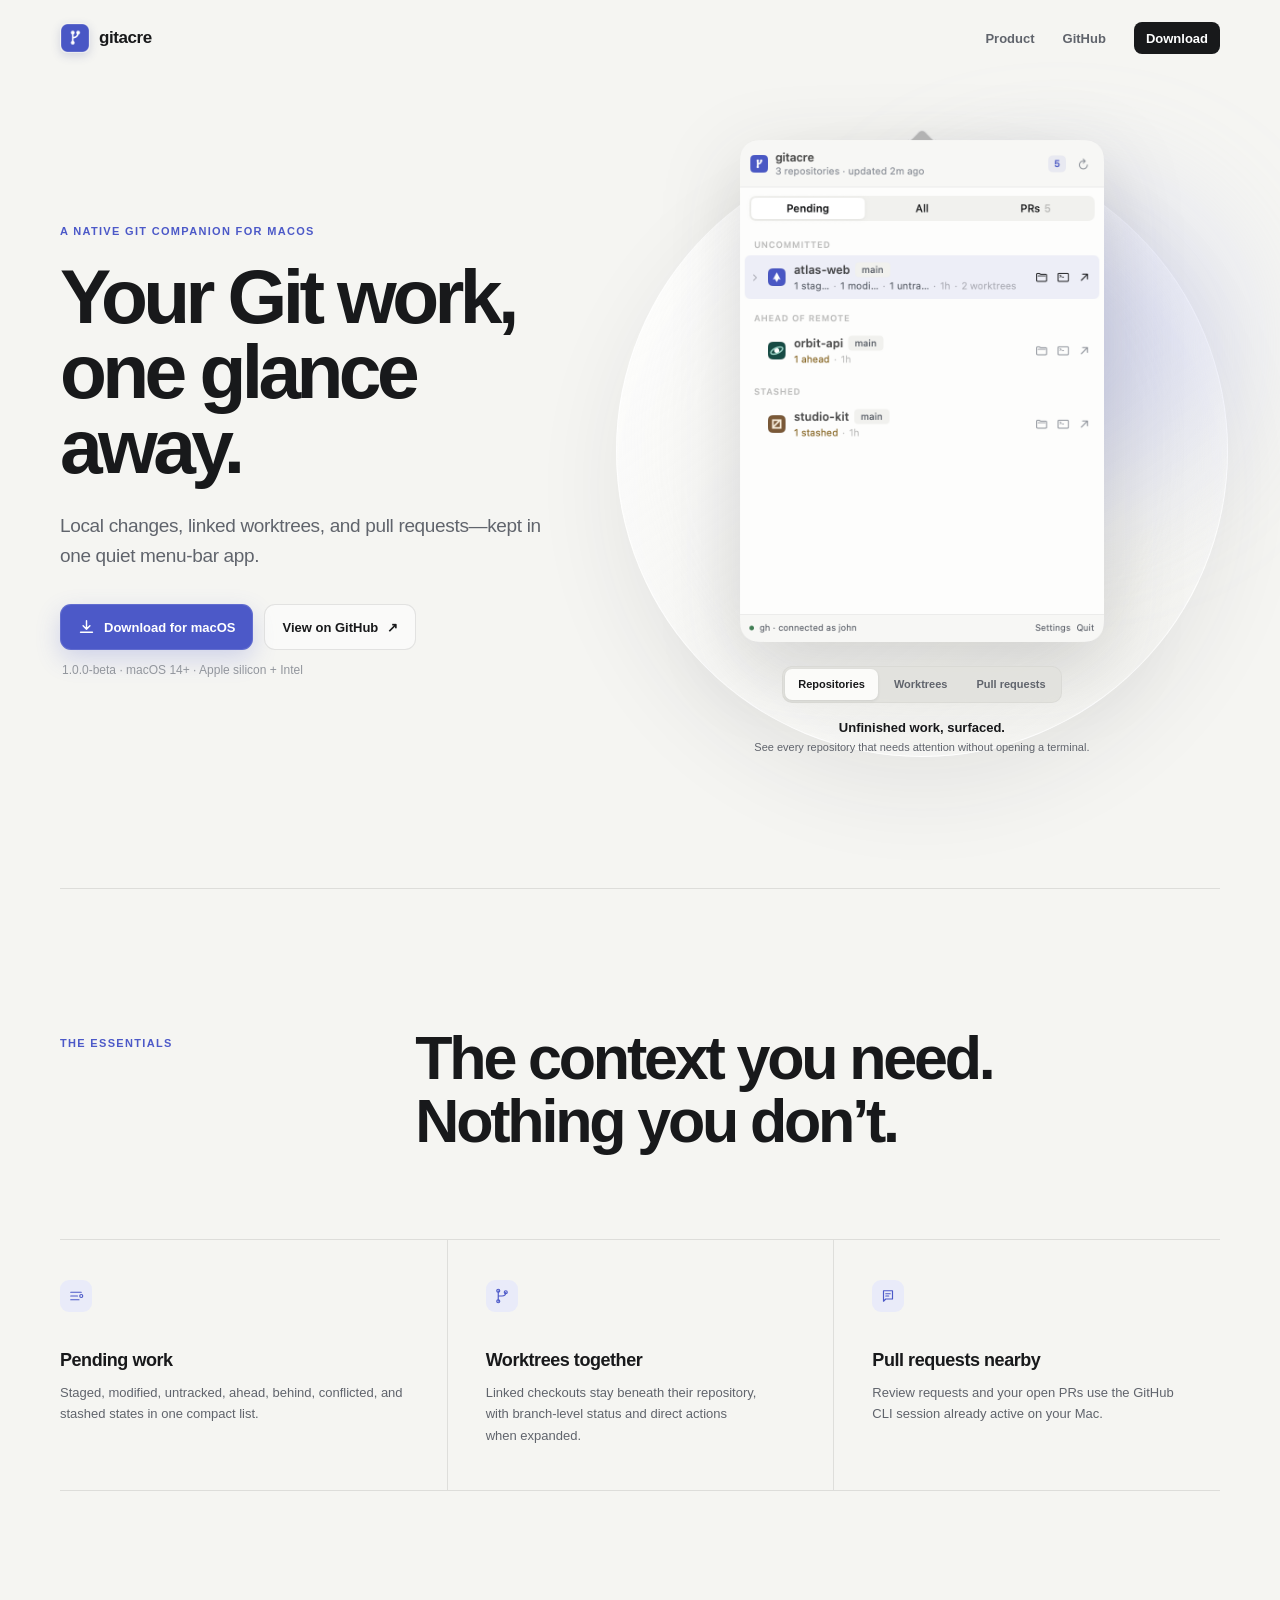
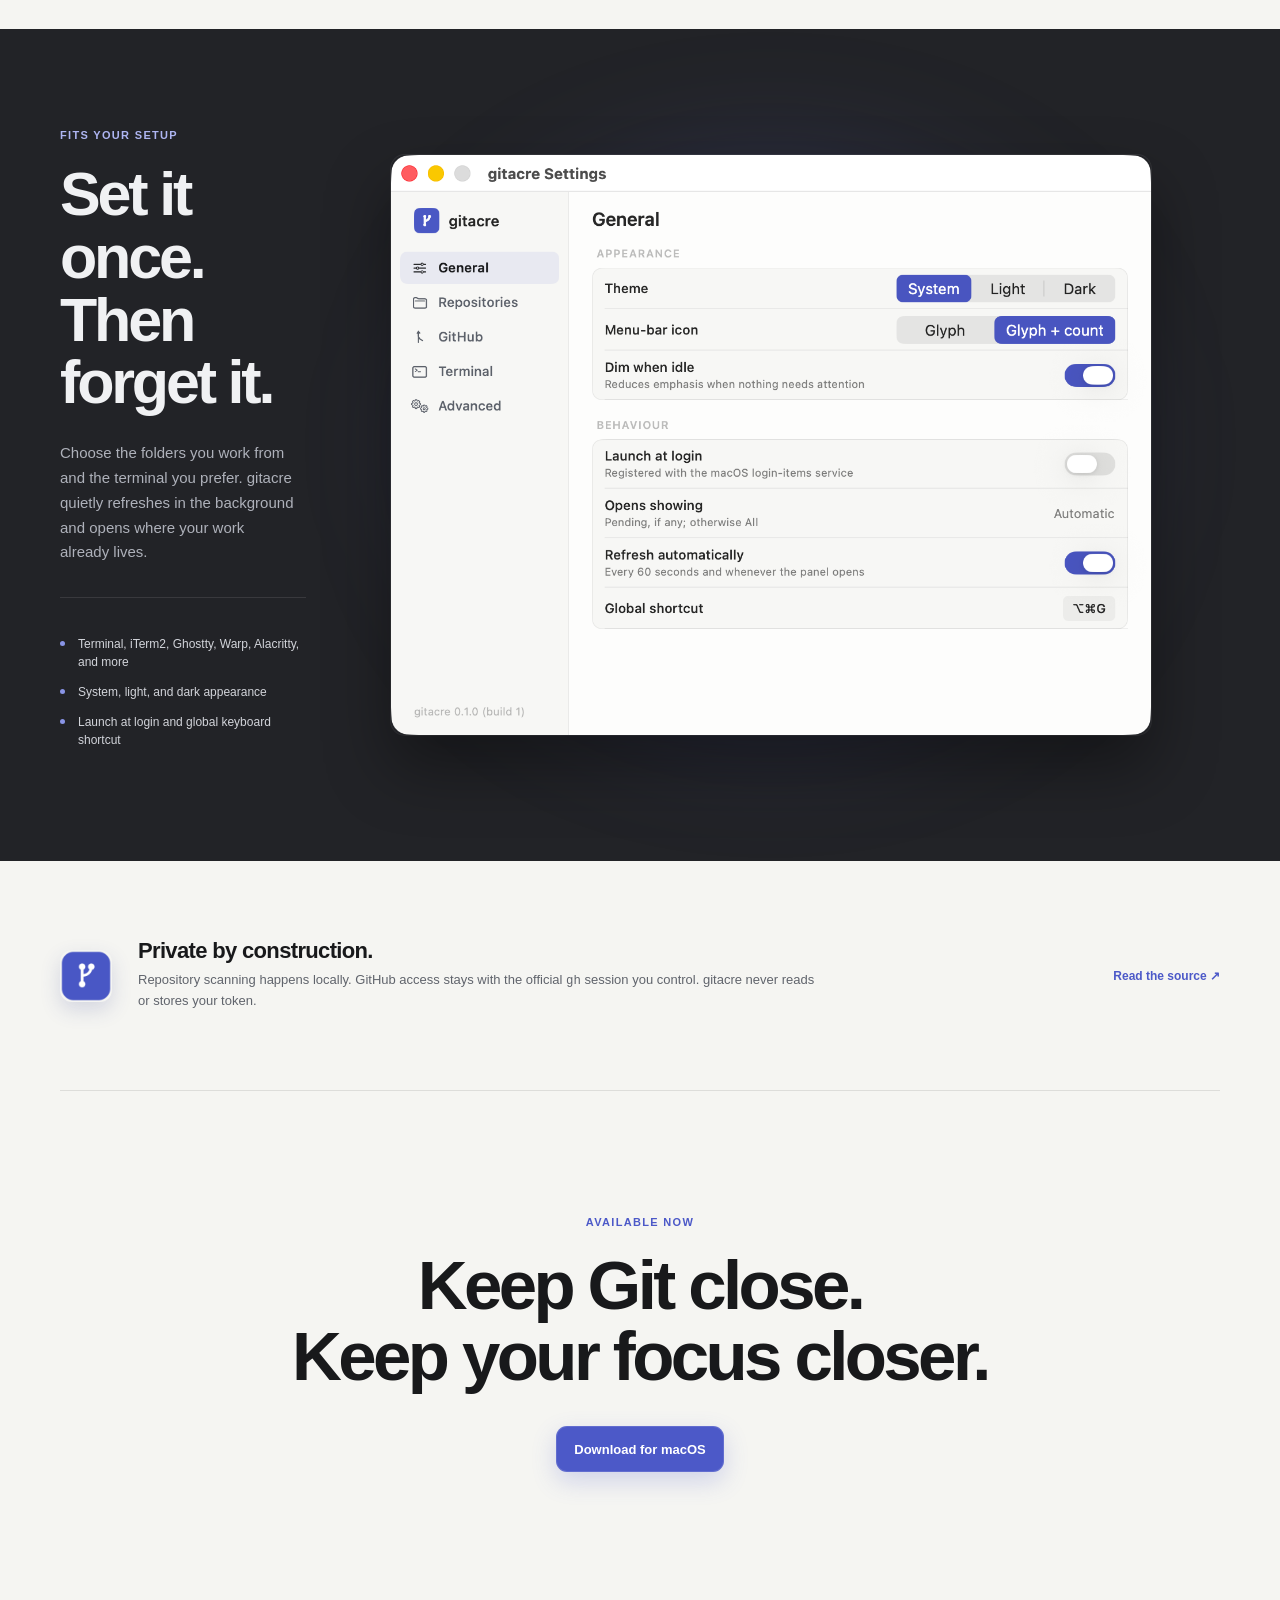
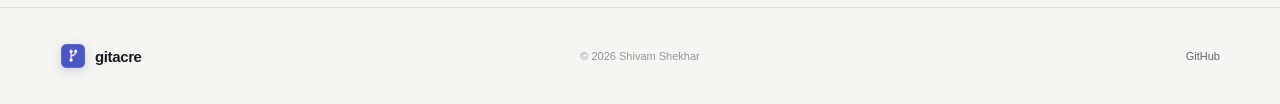
==== website/index.html @ a975e0fa "Publish beta download on website" ====
<!doctype html>
<html lang="en">
<head>
  <meta charset="utf-8">
  <meta name="viewport" content="width=device-width, initial-scale=1">
  <meta name="theme-color" content="#f5f5f2">
  <meta name="description" content="gitacre is a native macOS menu-bar app for local Git changes, worktrees, and pull requests.">
  <meta property="og:title" content="gitacre — Your Git work, one glance away">
  <meta property="og:description" content="A native macOS menu-bar app for local changes, worktrees, and pull requests.">
  <meta property="og:type" content="website">
  <title>gitacre</title>
  <link rel="icon" href="assets/favicon.svg" type="image/svg+xml">
  <link rel="apple-touch-icon" href="assets/app-icon.png">
  <link rel="manifest" href="site.webmanifest">
  <link rel="stylesheet" href="styles.css?v=20260904">
  <script src="script.js?v=20260904-release-1" defer></script>
</head>
<body>
  <a class="skip-link" href="#main">Skip to content</a>

  <header class="site-header">
    <div class="nav shell">
      <a class="brand" href="#top" aria-label="gitacre home">
        <img src="assets/app-icon.png" alt="" width="30" height="30">
        <span>gitacre</span>
      </a>
      <nav class="nav-links" aria-label="Main navigation">
        <a href="#product">Product</a>
        <a href="https://github.com/shivamx96/gitacre">GitHub</a>
        <a class="nav-download release-link" href="https://github.com/shivamx96/gitacre/releases/download/v1.0.0-beta/gitacre-1.0.0-beta.dmg">Download</a>
      </nav>
    </div>
  </header>

  <main id="main">
    <section class="hero shell" id="top">
      <div class="hero-copy">
        <p class="eyebrow">A native Git companion for macOS</p>
        <h1>Your Git work,<br>one glance away.</h1>
        <p class="lede">Local changes, linked worktrees, and pull requests—kept in one quiet menu-bar app.</p>
        <div class="hero-actions">
          <a class="button button-primary release-link" href="https://github.com/shivamx96/gitacre/releases/download/v1.0.0-beta/gitacre-1.0.0-beta.dmg">
            <svg aria-hidden="true" viewBox="0 0 20 20"><path d="M10 2v10m0 0 4-4m-4 4L6 8M3 15.5h14"/></svg>
            <span>Download for macOS</span>
          </a>
          <a class="button button-quiet" href="https://github.com/shivamx96/gitacre">View on GitHub <span aria-hidden="true">↗</span></a>
        </div>
        <p class="requirements" id="release-note">1.0.0-beta · macOS 14+ · Apple silicon + Intel</p>
      </div>

      <div class="product-preview">
        <div class="preview-glow" aria-hidden="true"></div>
        <div class="preview-window" role="tabpanel" aria-live="polite" aria-labelledby="preview-repositories">
          <img id="preview-image" src="assets/screenshots/gitacre-pending.png" alt="gitacre showing repositories with uncommitted, ahead-of-remote, and stashed work" width="836" height="1132">
        </div>
        <div class="preview-switcher" role="tablist" aria-label="Product previews">
          <button id="preview-repositories" type="button" role="tab" aria-selected="true" data-preview="repositories">Repositories</button>
          <button id="preview-worktrees" type="button" role="tab" aria-selected="false" data-preview="worktrees">Worktrees</button>
          <button id="preview-prs" type="button" role="tab" aria-selected="false" data-preview="prs">Pull requests</button>
        </div>
        <div class="preview-caption">
          <strong id="preview-title">Unfinished work, surfaced.</strong>
          <span id="preview-description">See every repository that needs attention without opening a terminal.</span>
        </div>
      </div>
    </section>

    <section class="essentials shell" id="product" aria-labelledby="essentials-title">
      <div class="section-heading">
        <p class="eyebrow">The essentials</p>
        <h2 id="essentials-title">The context you need.<br>Nothing you don’t.</h2>
      </div>
      <div class="essential-grid">
        <article>
          <span class="essential-icon" aria-hidden="true">
            <svg viewBox="0 0 24 24"><path d="M5 7h14M5 12h9M5 17h11"/><circle cx="19" cy="12" r="2"/></svg>
          </span>
          <h3>Pending work</h3>
          <p>Staged, modified, untracked, ahead, behind, conflicted, and stashed states in one compact list.</p>
        </article>
        <article>
          <span class="essential-icon" aria-hidden="true">
            <svg viewBox="0 0 24 24"><path d="M7 5v14M7 12h5c3 0 5-2 5-5"/><circle cx="7" cy="5" r="2"/><circle cx="7" cy="19" r="2"/><circle cx="17" cy="7" r="2"/></svg>
          </span>
          <h3>Worktrees together</h3>
          <p>Linked checkouts stay beneath their repository, with branch-level status and direct actions when expanded.</p>
        </article>
        <article>
          <span class="essential-icon" aria-hidden="true">
            <svg viewBox="0 0 24 24"><path d="M6 5h12v11H9l-3 3V5Z"/><path d="M9 9h6M9 12h4"/></svg>
          </span>
          <h3>Pull requests nearby</h3>
          <p>Review requests and your open PRs use the GitHub CLI session already active on your Mac.</p>
        </article>
      </div>
    </section>

    <section class="workflow">
      <div class="workflow-inner shell">
        <div class="workflow-copy">
          <p class="eyebrow">Fits your setup</p>
          <h2>Set it once.<br>Then forget it.</h2>
          <p>Choose the folders you work from and the terminal you prefer. gitacre quietly refreshes in the background and opens where your work already lives.</p>
          <ul>
            <li>Terminal, iTerm2, Ghostty, Warp, Alacritty, and more</li>
            <li>System, light, and dark appearance</li>
            <li>Launch at login and global keyboard shortcut</li>
          </ul>
        </div>
        <div class="settings-preview">
          <img src="assets/screenshots/gitacre-settings.png" alt="gitacre settings for appearance, menu-bar behavior, launch at login, refresh, and keyboard shortcut" width="1320" height="1008" loading="lazy">
        </div>
      </div>
    </section>

    <section class="privacy shell">
      <img src="assets/app-icon.png" alt="" width="52" height="52">
      <div>
        <h2>Private by construction.</h2>
        <p>Repository scanning happens locally. GitHub access stays with the official <code>gh</code> session you control. gitacre never reads or stores your token.</p>
      </div>
      <a href="https://github.com/shivamx96/gitacre">Read the source <span aria-hidden="true">↗</span></a>
    </section>

    <section class="closing shell">
      <p class="eyebrow">Available now</p>
      <h2>Keep Git close.<br>Keep your focus closer.</h2>
      <a class="button button-primary release-link" href="https://github.com/shivamx96/gitacre/releases/download/v1.0.0-beta/gitacre-1.0.0-beta.dmg">Download for macOS</a>
    </section>
  </main>

  <footer>
    <div class="footer-inner shell">
      <a class="brand" href="#top">
        <img src="assets/app-icon.png" alt="" width="26" height="26">
        <span>gitacre</span>
      </a>
      <span>© <span id="year">2026</span> Shivam Shekhar</span>
      <a href="https://github.com/shivamx96/gitacre">GitHub</a>
    </div>
  </footer>
</body>
</html>
---- website/styles.css ----
:root {
  color-scheme: light;
  --paper: #f5f5f2;
  --surface: #fbfbf9;
  --surface-deep: #ebece8;
  --ink: #18191b;
  --ink-soft: #60646c;
  --ink-faint: #92969d;
  --line: rgba(24, 25, 27, 0.105);
  --line-soft: rgba(24, 25, 27, 0.065);
  --accent: #4c59c8;
  --accent-dark: #404bad;
  --accent-wash: #e9ebf9;
  --green: #3f8056;
  --max-width: 1160px;
  --sans: -apple-system, BlinkMacSystemFont, "SF Pro Display", "SF Pro Text", "Helvetica Neue", sans-serif;
}

* { box-sizing: border-box; }

html {
  scroll-behavior: smooth;
  -webkit-font-smoothing: antialiased;
  text-rendering: optimizeLegibility;
}

body {
  margin: 0;
  overflow-x: hidden;
  background: var(--paper);
  color: var(--ink);
  font-family: var(--sans);
}

img { display: block; max-width: 100%; height: auto; }
a { color: inherit; text-decoration: none; }
button { color: inherit; font: inherit; }
a, button { -webkit-tap-highlight-color: transparent; }

.skip-link {
  position: fixed;
  top: 10px;
  left: 10px;
  z-index: 100;
  padding: 10px 14px;
  border-radius: 9px;
  background: var(--ink);
  color: white;
  transform: translateY(-150%);
}

.skip-link:focus { transform: translateY(0); }

.shell {
  width: min(calc(100% - 48px), var(--max-width));
  margin-inline: auto;
}

.site-header {
  position: absolute;
  inset: 0 0 auto;
  z-index: 20;
}

.nav {
  height: 76px;
  display: flex;
  align-items: center;
  justify-content: space-between;
}

.brand {
  display: inline-flex;
  align-items: center;
  gap: 9px;
  font-size: 17px;
  font-weight: 670;
  letter-spacing: -0.025em;
}

.brand img {
  border-radius: 7px;
  box-shadow: 0 3px 10px rgba(50, 59, 130, 0.17);
}

.nav-links {
  display: flex;
  align-items: center;
  gap: 28px;
  color: var(--ink-soft);
  font-size: 13px;
  font-weight: 560;
}

.nav-links > a:hover { color: var(--ink); }

.nav-download {
  min-height: 32px;
  display: inline-flex;
  align-items: center;
  padding: 0 12px;
  border-radius: 8px;
  background: var(--ink);
  color: white !important;
}

.nav-download.is-unavailable { background: #858894; cursor: default; }

.hero {
  min-height: 850px;
  display: grid;
  grid-template-columns: minmax(0, 0.9fr) minmax(460px, 1.1fr);
  align-items: center;
  gap: 76px;
  padding-top: 106px;
  padding-bottom: 92px;
}

.eyebrow {
  margin: 0 0 22px;
  color: var(--accent);
  font-size: 11px;
  font-weight: 720;
  letter-spacing: 0.12em;
  text-transform: uppercase;
}

h1, h2, h3, p { text-wrap: pretty; }

h1 {
  margin: 0;
  font-size: clamp(57px, 6vw, 82px);
  line-height: 0.98;
  font-weight: 680;
  letter-spacing: -0.06em;
}

.lede {
  max-width: 520px;
  margin: 27px 0 0;
  color: var(--ink-soft);
  font-size: 19px;
  line-height: 1.55;
  letter-spacing: -0.018em;
}

.hero-actions {
  display: flex;
  align-items: center;
  gap: 11px;
  margin-top: 34px;
}

.button {
  min-height: 46px;
  display: inline-flex;
  align-items: center;
  justify-content: center;
  gap: 9px;
  padding: 0 18px;
  border-radius: 11px;
  font-size: 13px;
  font-weight: 650;
  transition: transform 160ms ease, background 160ms ease, box-shadow 160ms ease;
}

.button svg {
  width: 17px;
  fill: none;
  stroke: currentColor;
  stroke-width: 1.7;
  stroke-linecap: round;
  stroke-linejoin: round;
}

.button-primary {
  background: var(--accent);
  color: white;
  box-shadow: 0 9px 25px rgba(76, 89, 200, 0.22), inset 0 0 0 1px rgba(255,255,255,0.12);
}

.button-primary:not(.is-unavailable):hover {
  background: var(--accent-dark);
  transform: translateY(-1px);
}

.button-primary.is-unavailable {
  background: #858bad;
  box-shadow: none;
  cursor: default;
}

.button-quiet {
  color: var(--ink);
  background: rgba(255,255,255,0.56);
  box-shadow: inset 0 0 0 1px var(--line);
}

.button-quiet:hover { background: white; }

.requirements {
  margin: 13px 0 0 2px;
  color: var(--ink-faint);
  font-size: 12px;
}

.product-preview {
  position: relative;
  min-height: 690px;
  display: flex;
  flex-direction: column;
  align-items: center;
  justify-content: center;
  isolation: isolate;
}

.product-preview::before {
  content: "";
  position: absolute;
  width: 610px;
  height: 610px;
  border-radius: 50%;
  background: linear-gradient(145deg, rgba(255,255,255,0.84), rgba(232,232,227,0.56));
  border: 1px solid rgba(255,255,255,0.9);
  box-shadow: inset 0 0 80px rgba(255,255,255,0.55), 0 35px 90px rgba(40,42,50,0.075);
  z-index: -2;
}

.preview-glow {
  position: absolute;
  width: 320px;
  height: 290px;
  top: 95px;
  right: 0;
  border-radius: 50%;
  background: rgba(172, 180, 230, 0.42);
  filter: blur(65px);
  z-index: -1;
}

.preview-window {
  width: 388px;
  min-height: 525px;
  display: grid;
  place-items: start center;
}

.preview-window img {
  width: 388px;
  filter: drop-shadow(0 25px 40px rgba(33,34,40,0.16));
  transition: opacity 140ms ease, transform 180ms ease;
}

.preview-window img.is-changing { opacity: 0; transform: translateY(5px); }

.preview-switcher {
  position: relative;
  z-index: 3;
  display: flex;
  gap: 3px;
  margin-top: 12px;
  padding: 3px;
  border-radius: 10px;
  background: rgba(226,226,222,0.92);
  box-shadow: inset 0 0 0 1px rgba(24,25,27,0.04);
}

.preview-switcher button {
  min-height: 31px;
  border: 0;
  border-radius: 7px;
  padding: 0 13px;
  background: transparent;
  color: var(--ink-soft);
  font-size: 11px;
  font-weight: 610;
  cursor: pointer;
}

.preview-switcher button[aria-selected="true"] {
  background: var(--surface);
  color: var(--ink);
  box-shadow: 0 1px 3px rgba(24,25,27,0.1);
}

.preview-switcher button:focus-visible,
.button:focus-visible,
.nav a:focus-visible,
footer a:focus-visible {
  outline: 2px solid var(--accent);
  outline-offset: 3px;
}

.preview-caption {
  min-height: 54px;
  margin-top: 17px;
  text-align: center;
}

.preview-caption strong {
  display: block;
  font-size: 13px;
  font-weight: 660;
}

.preview-caption span {
  display: block;
  max-width: 420px;
  margin-top: 5px;
  color: var(--ink-soft);
  font-size: 11px;
  line-height: 1.45;
}

.essentials {
  padding-block: 138px;
  border-top: 1px solid var(--line);
}

.section-heading {
  display: grid;
  grid-template-columns: 0.55fr 1.45fr;
  align-items: start;
  gap: 50px;
}

.section-heading .eyebrow { margin-top: 10px; }

h2 {
  margin: 0;
  font-size: clamp(42px, 5vw, 61px);
  line-height: 1.03;
  font-weight: 650;
  letter-spacing: -0.052em;
}

.essential-grid {
  display: grid;
  grid-template-columns: repeat(3, 1fr);
  margin-top: 86px;
  border-block: 1px solid var(--line);
}

.essential-grid article { padding: 40px 38px 44px 0; }
.essential-grid article + article { padding-left: 38px; border-left: 1px solid var(--line); }

.essential-icon {
  width: 32px;
  height: 32px;
  display: grid;
  place-items: center;
  margin-bottom: 38px;
  border-radius: 9px;
  background: var(--accent-wash);
  color: var(--accent);
}

.essential-icon svg {
  width: 18px;
  fill: none;
  stroke: currentColor;
  stroke-width: 1.55;
  stroke-linecap: round;
  stroke-linejoin: round;
}

.essential-grid h3 {
  margin: 0 0 11px;
  font-size: 18px;
  font-weight: 650;
  letter-spacing: -0.025em;
}

.essential-grid p {
  margin: 0;
  color: var(--ink-soft);
  font-size: 13px;
  line-height: 1.65;
}

.workflow {
  overflow: hidden;
  background: #222327;
  color: #f0f1f3;
}

.workflow-inner {
  min-height: 720px;
  display: grid;
  grid-template-columns: 0.78fr 1.22fr;
  align-items: center;
  gap: 85px;
  padding-block: 100px;
}

.workflow .eyebrow { color: #aeb5f2; }

.workflow-copy > p:not(.eyebrow) {
  max-width: 470px;
  margin: 27px 0 0;
  color: #aeb1ba;
  font-size: 15px;
  line-height: 1.65;
}

.workflow-copy ul {
  margin: 32px 0 0;
  padding: 25px 0 0;
  border-top: 1px solid rgba(255,255,255,0.1);
  list-style: none;
}

.workflow-copy li {
  position: relative;
  margin: 12px 0;
  padding-left: 18px;
  color: #d2d4da;
  font-size: 12px;
  line-height: 1.5;
}

.workflow-copy li::before {
  content: "";
  position: absolute;
  left: 0;
  top: 6px;
  width: 5px;
  height: 5px;
  border-radius: 50%;
  background: #8994e6;
}

.settings-preview {
  position: relative;
  width: 760px;
}

.settings-preview::before {
  content: "";
  position: absolute;
  inset: 4% 8%;
  border-radius: 50%;
  background: rgba(92,105,205,0.25);
  filter: blur(70px);
}

.settings-preview img {
  position: relative;
  border-radius: 14px;
  box-shadow: 0 32px 65px rgba(0,0,0,0.38), 0 0 0 1px rgba(255,255,255,0.08);
}

.privacy {
  min-height: 230px;
  display: grid;
  grid-template-columns: auto 1fr auto;
  align-items: center;
  gap: 26px;
  border-bottom: 1px solid var(--line);
}

.privacy > img {
  width: 52px;
  border-radius: 12px;
  box-shadow: 0 8px 20px rgba(55,65,145,0.17);
}

.privacy h2 {
  margin: 0 0 8px;
  font-size: 22px;
  letter-spacing: -0.03em;
}

.privacy p {
  max-width: 680px;
  margin: 0;
  color: var(--ink-soft);
  font-size: 13px;
  line-height: 1.55;
}

.privacy code { font-family: "SFMono-Regular", Consolas, monospace; font-size: 0.95em; }

.privacy > a {
  color: var(--accent);
  font-size: 12px;
  font-weight: 640;
  white-space: nowrap;
}

.closing {
  padding-block: 125px 135px;
  text-align: center;
}

.closing h2 { font-size: clamp(46px, 6vw, 69px); }
.closing .button { margin-top: 34px; }

footer { border-top: 1px solid var(--line); }

.footer-inner {
  min-height: 96px;
  display: grid;
  grid-template-columns: 1fr auto 1fr;
  align-items: center;
  gap: 24px;
  color: var(--ink-faint);
  font-size: 11px;
}

.footer-inner .brand { color: var(--ink); font-size: 15px; }
.footer-inner > a:last-child { justify-self: end; color: var(--ink-soft); }
.footer-inner > a:last-child:hover { color: var(--accent); }

@media (max-width: 980px) {
  .hero { grid-template-columns: 1fr; gap: 28px; padding-top: 150px; }
  .hero-copy { text-align: center; }
  .lede { margin-inline: auto; }
  .hero-actions { justify-content: center; }
  .product-preview { min-height: 670px; }
  .workflow-inner { grid-template-columns: 0.85fr 1.15fr; gap: 45px; }
  .settings-preview { width: 700px; }
}

@media (max-width: 760px) {
  .shell { width: min(calc(100% - 32px), var(--max-width)); }
  .nav-links > a:first-child { display: none; }
  .nav-links { gap: 18px; }
  .nav-download { display: none; }
  .hero { min-height: auto; padding-top: 132px; padding-bottom: 86px; }
  h1 { font-size: clamp(52px, 14.5vw, 70px); }
  .lede { font-size: 17px; }
  .product-preview { min-height: 610px; margin-inline: -16px; overflow: hidden; }
  .product-preview::before { width: 510px; height: 510px; }
  .preview-window { width: 350px; min-height: 475px; }
  .preview-window img { width: 350px; }
  .preview-switcher button { padding-inline: 11px; }
  .preview-caption { padding-inline: 24px; }
  .essentials { padding-block: 95px; }
  .section-heading { grid-template-columns: 1fr; gap: 10px; }
  .section-heading .eyebrow { margin-top: 0; }
  .essential-grid { grid-template-columns: 1fr; margin-top: 58px; }
  .essential-grid article, .essential-grid article + article { padding: 32px 0; border-left: 0; }
  .essential-grid article + article { border-top: 1px solid var(--line); }
  .essential-icon { margin-bottom: 22px; }
  .workflow-inner {
    min-height: auto;
    grid-template-columns: 1fr;
    gap: 44px;
    padding-block: 78px;
  }
  .workflow-copy { padding-bottom: 0; }
  .workflow-copy > p:not(.eyebrow) { margin-top: 23px; }
  .workflow-copy ul { margin-top: 27px; padding-top: 22px; }
  .workflow-copy li { margin-block: 10px; }
  .settings-preview { width: min(650px, 100%); justify-self: center; }
  .privacy { min-height: auto; grid-template-columns: auto 1fr; gap: 20px; padding-block: 56px; }
  .privacy > a { grid-column: 2; }
  .closing { padding-block: 92px 100px; }
  .footer-inner { grid-template-columns: 1fr auto; }
  .footer-inner > span { grid-column: 1 / -1; grid-row: 2; padding-bottom: 24px; }
  .footer-inner > a:last-child { grid-column: 2; grid-row: 1; }
}

@media (max-width: 460px) {
  .nav-links > a:not(:last-of-type) { display: none; }
  .hero-actions { flex-direction: column; align-items: stretch; }
  .button { width: 100%; }
  .product-preview { min-height: 570px; }
  .product-preview::before { width: 450px; height: 450px; }
  .preview-window { width: 325px; min-height: 440px; }
  .preview-window img { width: 325px; }
  .preview-switcher { width: calc(100% - 32px); }
  .preview-switcher button { flex: 1; padding-inline: 4px; }
  .workflow-inner { gap: 38px; padding-block: 68px; }
  .workflow-copy > p:not(.eyebrow) { margin-top: 21px; }
  .workflow-copy ul { margin-top: 25px; padding-top: 20px; }
  .settings-preview { width: 100%; }
  .settings-preview::before { inset: 7% 9%; filter: blur(48px); }
  .settings-preview img {
    border-radius: 11px;
    box-shadow: 0 22px 48px rgba(0,0,0,0.34), 0 0 0 1px rgba(255,255,255,0.08);
  }
}

@media (prefers-reduced-motion: reduce) {
  html { scroll-behavior: auto; }
  *, *::before, *::after { transition-duration: 0.01ms !important; }
}
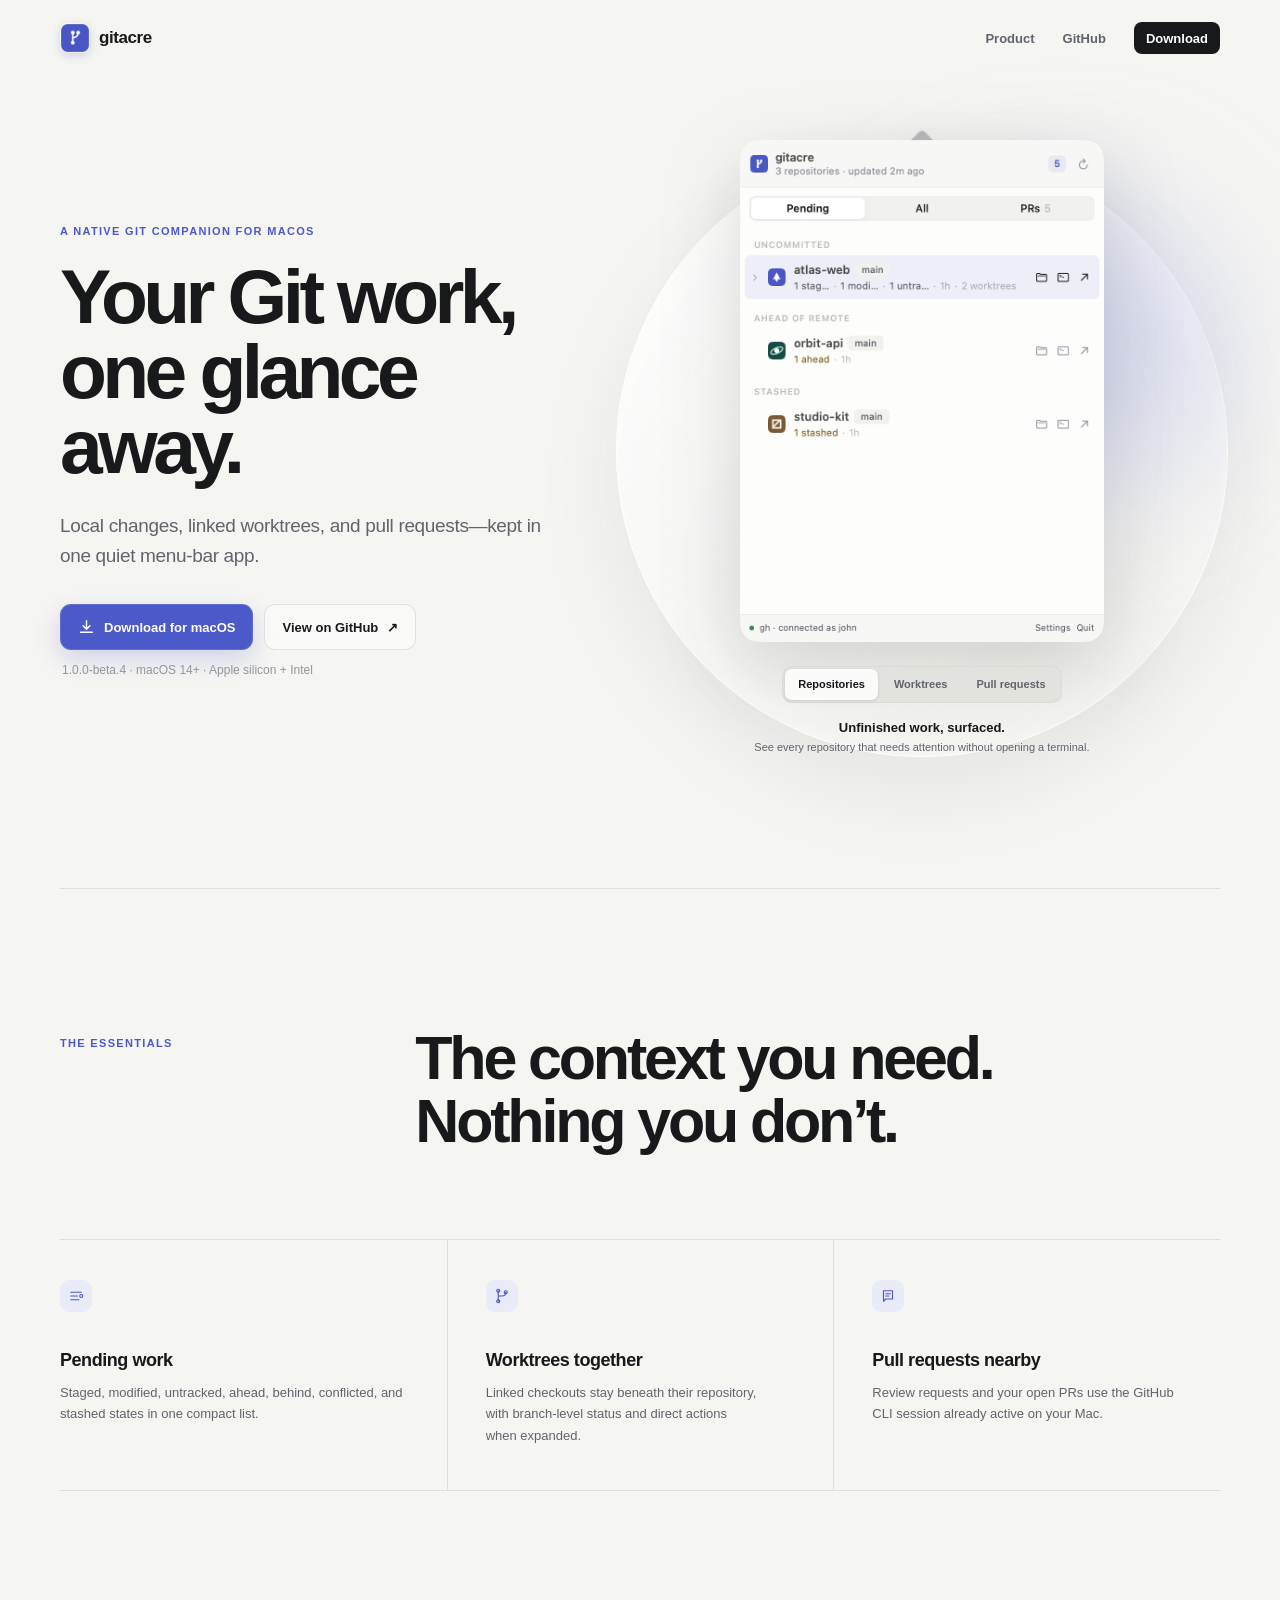
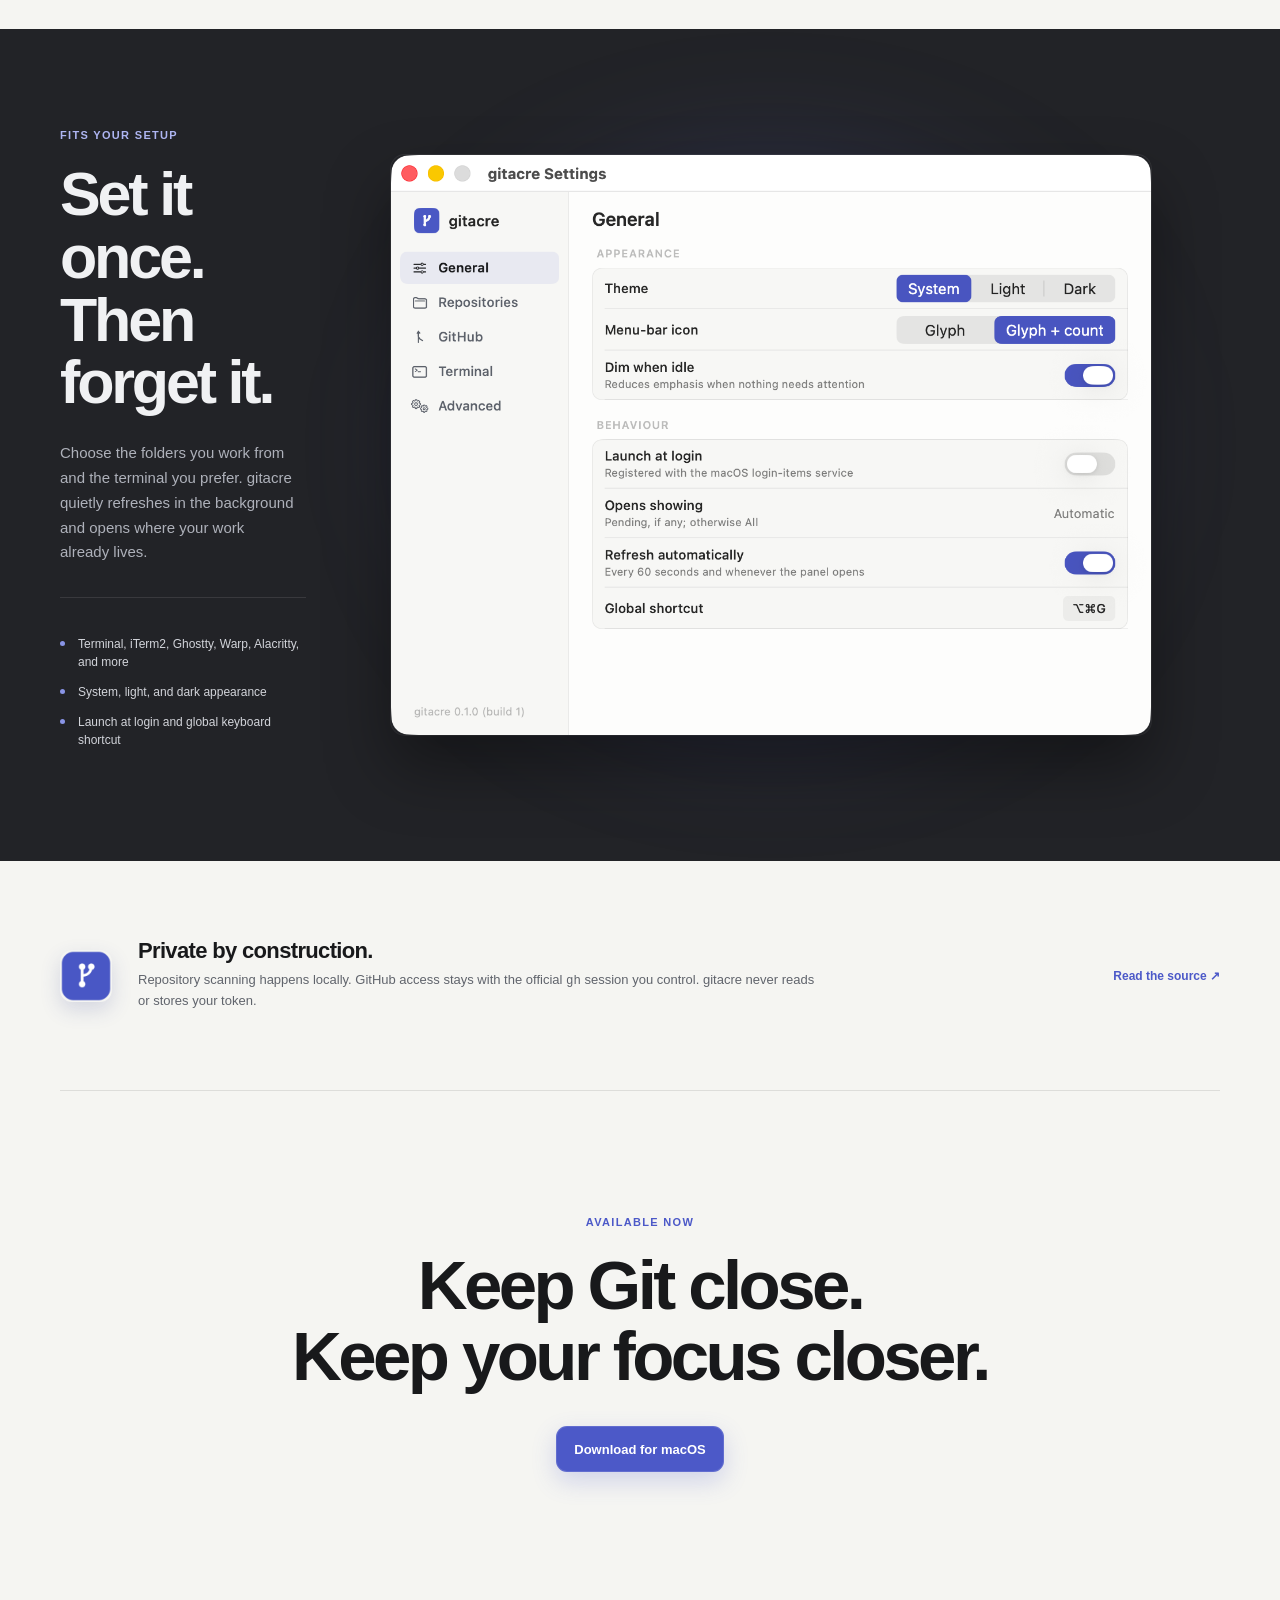
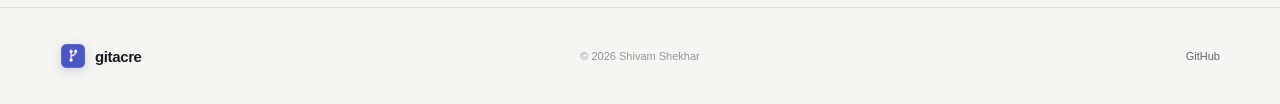
==== commit 54172b49: "Prepare 1.0.0-beta.4 release" ====
--- a/website/index.html
+++ b/website/index.html
@@ -27,7 +27,7 @@
       <nav class="nav-links" aria-label="Main navigation">
         <a href="#product">Product</a>
         <a href="https://github.com/shivamx96/gitacre">GitHub</a>
-        <a class="nav-download release-link" href="https://github.com/shivamx96/gitacre/releases/download/v1.0.0-beta/gitacre-1.0.0-beta.dmg">Download</a>
+        <a class="nav-download release-link" href="https://github.com/shivamx96/gitacre/releases/download/v1.0.0-beta.4/gitacre-1.0.0-beta.4.dmg">Download</a>
       </nav>
     </div>
   </header>
@@ -39,13 +39,13 @@
         <h1>Your Git work,<br>one glance away.</h1>
         <p class="lede">Local changes, linked worktrees, and pull requests—kept in one quiet menu-bar app.</p>
         <div class="hero-actions">
-          <a class="button button-primary release-link" href="https://github.com/shivamx96/gitacre/releases/download/v1.0.0-beta/gitacre-1.0.0-beta.dmg">
+          <a class="button button-primary release-link" href="https://github.com/shivamx96/gitacre/releases/download/v1.0.0-beta.4/gitacre-1.0.0-beta.4.dmg">
             <svg aria-hidden="true" viewBox="0 0 20 20"><path d="M10 2v10m0 0 4-4m-4 4L6 8M3 15.5h14"/></svg>
             <span>Download for macOS</span>
           </a>
           <a class="button button-quiet" href="https://github.com/shivamx96/gitacre">View on GitHub <span aria-hidden="true">↗</span></a>
         </div>
-        <p class="requirements" id="release-note">1.0.0-beta · macOS 14+ · Apple silicon + Intel</p>
+        <p class="requirements" id="release-note">1.0.0-beta.4 · macOS 14+ · Apple silicon + Intel</p>
       </div>
 
       <div class="product-preview">
@@ -125,7 +125,7 @@
     <section class="closing shell">
       <p class="eyebrow">Available now</p>
       <h2>Keep Git close.<br>Keep your focus closer.</h2>
-      <a class="button button-primary release-link" href="https://github.com/shivamx96/gitacre/releases/download/v1.0.0-beta/gitacre-1.0.0-beta.dmg">Download for macOS</a>
+      <a class="button button-primary release-link" href="https://github.com/shivamx96/gitacre/releases/download/v1.0.0-beta.4/gitacre-1.0.0-beta.4.dmg">Download for macOS</a>
     </section>
   </main>
 
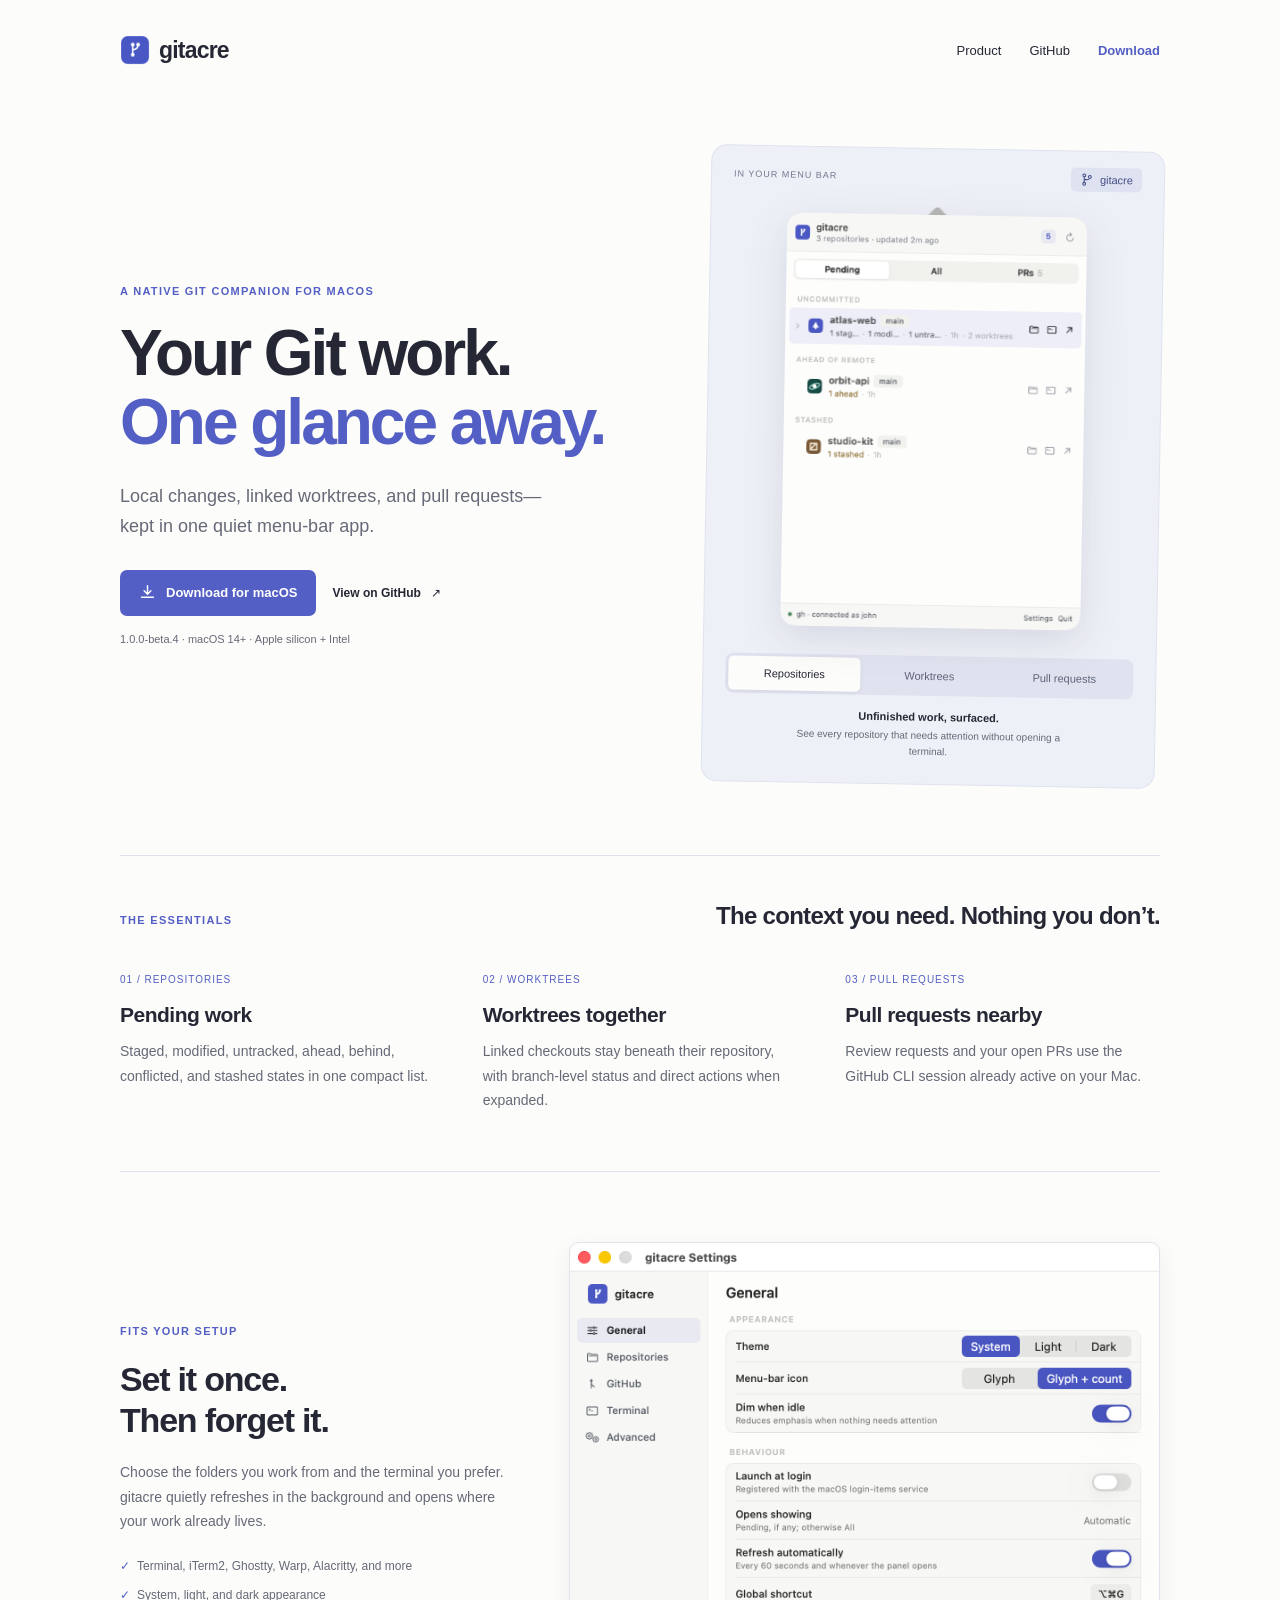
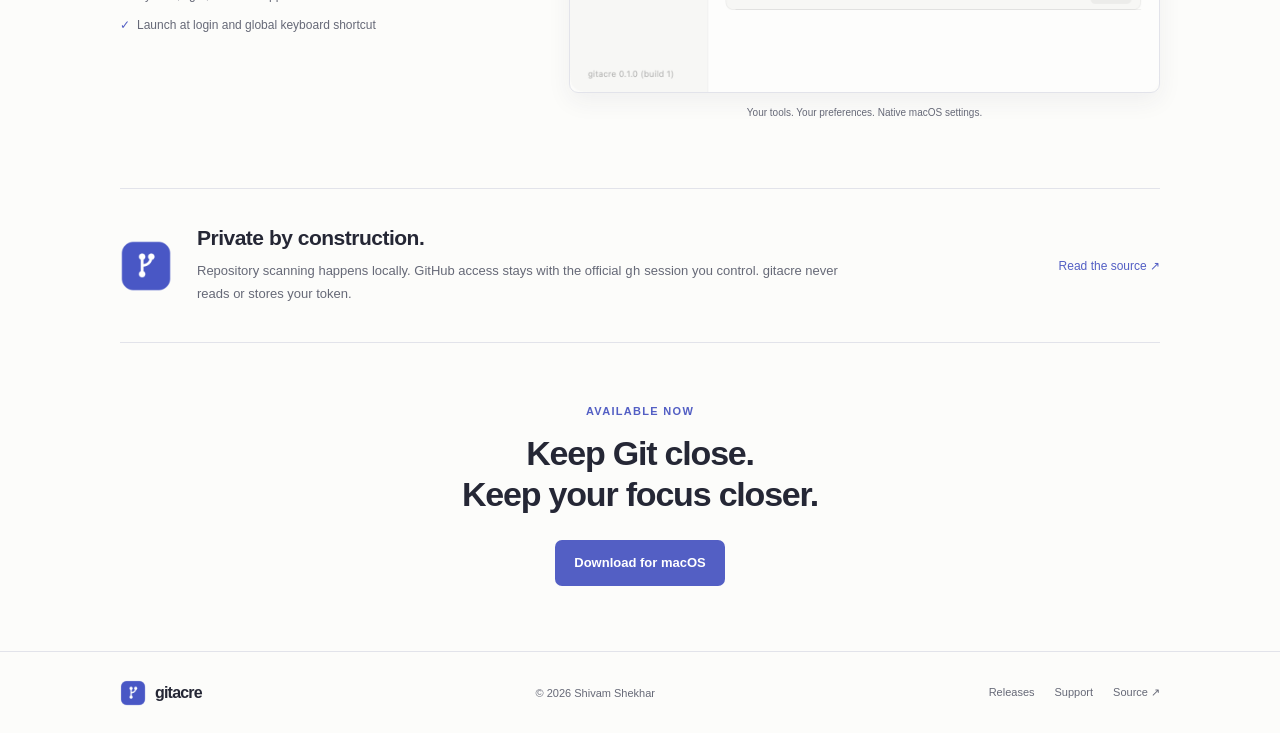
==== commit 405876fa: "Refresh website with a calmer product-focused design" ====
--- a/website/index.html
+++ b/website/index.html
@@ -3,17 +3,17 @@
 <head>
   <meta charset="utf-8">
   <meta name="viewport" content="width=device-width, initial-scale=1">
-  <meta name="theme-color" content="#f5f5f2">
+  <meta name="theme-color" content="#fcfcfa">
   <meta name="description" content="gitacre is a native macOS menu-bar app for local Git changes, worktrees, and pull requests.">
   <meta property="og:title" content="gitacre — Your Git work, one glance away">
   <meta property="og:description" content="A native macOS menu-bar app for local changes, worktrees, and pull requests.">
   <meta property="og:type" content="website">
-  <title>gitacre</title>
+  <title>gitacre — Your Git work, one glance away</title>
   <link rel="icon" href="assets/favicon.svg" type="image/svg+xml">
   <link rel="apple-touch-icon" href="assets/app-icon.png">
   <link rel="manifest" href="site.webmanifest">
-  <link rel="stylesheet" href="styles.css?v=20260904">
-  <script src="script.js?v=20260904-release-1" defer></script>
+  <link rel="stylesheet" href="styles.css?v=20261018">
+  <script src="script.js?v=20261018" defer></script>
 </head>
 <body>
   <a class="skip-link" href="#main">Skip to content</a>
@@ -36,7 +36,7 @@
     <section class="hero shell" id="top">
       <div class="hero-copy">
         <p class="eyebrow">A native Git companion for macOS</p>
-        <h1>Your Git work,<br>one glance away.</h1>
+        <h1>Your Git work.<br><span>One glance away.</span></h1>
         <p class="lede">Local changes, linked worktrees, and pull requests—kept in one quiet menu-bar app.</p>
         <div class="hero-actions">
           <a class="button button-primary release-link" href="https://github.com/shivamx96/gitacre/releases/download/v1.0.0-beta.4/gitacre-1.0.0-beta.4.dmg">
@@ -45,18 +45,18 @@
           </a>
           <a class="button button-quiet" href="https://github.com/shivamx96/gitacre">View on GitHub <span aria-hidden="true">↗</span></a>
         </div>
-        <p class="requirements" id="release-note">1.0.0-beta.4 · macOS 14+ · Apple silicon + Intel</p>
+        <p class="requirements" id="release-note" aria-live="polite">1.0.0-beta.4 · macOS 14+ · Apple silicon + Intel</p>
       </div>
 
       <div class="product-preview">
-        <div class="preview-glow" aria-hidden="true"></div>
-        <div class="preview-window" role="tabpanel" aria-live="polite" aria-labelledby="preview-repositories">
+        <div class="preview-menubar" aria-hidden="true"><span>IN YOUR MENU BAR</span><span class="menu-status"><svg viewBox="0 0 20 20"><circle cx="6" cy="4" r="2"/><circle cx="6" cy="16" r="2"/><circle cx="14" cy="6" r="2"/><path d="M6 6v8m0-4h3a5 5 0 0 0 5-2"/></svg>gitacre</span></div>
+        <div class="preview-window" id="preview-panel" tabindex="0" role="tabpanel" aria-live="polite" aria-labelledby="preview-repositories">
           <img id="preview-image" src="assets/screenshots/gitacre-pending.png" alt="gitacre showing repositories with uncommitted, ahead-of-remote, and stashed work" width="836" height="1132">
         </div>
         <div class="preview-switcher" role="tablist" aria-label="Product previews">
-          <button id="preview-repositories" type="button" role="tab" aria-selected="true" data-preview="repositories">Repositories</button>
-          <button id="preview-worktrees" type="button" role="tab" aria-selected="false" data-preview="worktrees">Worktrees</button>
-          <button id="preview-prs" type="button" role="tab" aria-selected="false" data-preview="prs">Pull requests</button>
+          <button id="preview-repositories" type="button" role="tab" aria-controls="preview-panel" aria-selected="true" data-preview="repositories">Repositories</button>
+          <button id="preview-worktrees" type="button" role="tab" aria-controls="preview-panel" aria-selected="false" data-preview="worktrees">Worktrees</button>
+          <button id="preview-prs" type="button" role="tab" aria-controls="preview-panel" aria-selected="false" data-preview="prs">Pull requests</button>
         </div>
         <div class="preview-caption">
           <strong id="preview-title">Unfinished work, surfaced.</strong>
@@ -68,27 +68,21 @@
     <section class="essentials shell" id="product" aria-labelledby="essentials-title">
       <div class="section-heading">
         <p class="eyebrow">The essentials</p>
-        <h2 id="essentials-title">The context you need.<br>Nothing you don’t.</h2>
+        <h2 id="essentials-title">The context you need. Nothing you don’t.</h2>
       </div>
       <div class="essential-grid">
         <article>
-          <span class="essential-icon" aria-hidden="true">
-            <svg viewBox="0 0 24 24"><path d="M5 7h14M5 12h9M5 17h11"/><circle cx="19" cy="12" r="2"/></svg>
-          </span>
+          <span class="essential-index">01 / REPOSITORIES</span>
           <h3>Pending work</h3>
           <p>Staged, modified, untracked, ahead, behind, conflicted, and stashed states in one compact list.</p>
         </article>
         <article>
-          <span class="essential-icon" aria-hidden="true">
-            <svg viewBox="0 0 24 24"><path d="M7 5v14M7 12h5c3 0 5-2 5-5"/><circle cx="7" cy="5" r="2"/><circle cx="7" cy="19" r="2"/><circle cx="17" cy="7" r="2"/></svg>
-          </span>
+          <span class="essential-index">02 / WORKTREES</span>
           <h3>Worktrees together</h3>
           <p>Linked checkouts stay beneath their repository, with branch-level status and direct actions when expanded.</p>
         </article>
         <article>
-          <span class="essential-icon" aria-hidden="true">
-            <svg viewBox="0 0 24 24"><path d="M6 5h12v11H9l-3 3V5Z"/><path d="M9 9h6M9 12h4"/></svg>
-          </span>
+          <span class="essential-index">03 / PULL REQUESTS</span>
           <h3>Pull requests nearby</h3>
           <p>Review requests and your open PRs use the GitHub CLI session already active on your Mac.</p>
         </article>
@@ -109,6 +103,7 @@
         </div>
         <div class="settings-preview">
           <img src="assets/screenshots/gitacre-settings.png" alt="gitacre settings for appearance, menu-bar behavior, launch at login, refresh, and keyboard shortcut" width="1320" height="1008" loading="lazy">
+          <p class="settings-caption">Your tools. Your preferences. Native macOS settings.</p>
         </div>
       </div>
     </section>
@@ -136,7 +131,7 @@
         <span>gitacre</span>
       </a>
       <span>© <span id="year">2026</span> Shivam Shekhar</span>
-      <a href="https://github.com/shivamx96/gitacre">GitHub</a>
+      <div class="footer-links"><a href="https://github.com/shivamx96/gitacre/releases">Releases</a><a href="https://github.com/shivamx96/gitacre/issues">Support</a><a href="https://github.com/shivamx96/gitacre">Source ↗</a></div>
     </div>
   </footer>
 </body>
--- a/website/styles.css
+++ b/website/styles.css
@@ -1,589 +1,118 @@
 :root {
   color-scheme: light;
-  --paper: #f5f5f2;
-  --surface: #fbfbf9;
-  --surface-deep: #ebece8;
-  --ink: #18191b;
-  --ink-soft: #60646c;
-  --ink-faint: #92969d;
-  --line: rgba(24, 25, 27, 0.105);
-  --line-soft: rgba(24, 25, 27, 0.065);
-  --accent: #4c59c8;
-  --accent-dark: #404bad;
-  --accent-wash: #e9ebf9;
-  --green: #3f8056;
-  --max-width: 1160px;
-  --sans: -apple-system, BlinkMacSystemFont, "SF Pro Display", "SF Pro Text", "Helvetica Neue", sans-serif;
+  --paper: #fcfcfa;
+  --ink: #252735;
+  --muted: #666977;
+  --accent: #535fc4;
+  --line: #e2e3ea;
+  --wash: #eef0f7;
+  font-family: -apple-system, BlinkMacSystemFont, "Segoe UI", sans-serif;
+  color: var(--ink);
+  background: var(--paper);
+  -webkit-font-smoothing: antialiased;
 }
-
 * { box-sizing: border-box; }
-
-html {
-  scroll-behavior: smooth;
-  -webkit-font-smoothing: antialiased;
-  text-rendering: optimizeLegibility;
+body { margin: 0; }
+img { display: block; max-width: 100%; height: auto; }
+a { color: inherit; text-decoration: none; text-underline-offset: 4px; }
+a:hover { color: var(--accent); }
+a:focus-visible, button:focus-visible { outline: 3px solid var(--accent); outline-offset: 5px; }
+button { font: inherit; }
+.shell { width: min(1040px, calc(100% - 80px)); margin-inline: auto; }
+.skip-link { position: fixed; top: -70px; left: 20px; padding: 12px; background: white; z-index: 30; }
+.skip-link:focus { top: 12px; }
+.nav { height: 100px; display: flex; align-items: center; justify-content: space-between; }
+.brand { display: inline-flex; align-items: center; gap: 9px; font-size: 23px; font-weight: 650; letter-spacing: -.8px; }
+.brand img { border-radius: 8px; }
+.nav-links { display: flex; align-items: center; gap: 28px; font-size: 13px; }
+.nav-download { color: var(--accent); font-weight: 650; }
+.hero { display: grid; grid-template-columns: 1.15fr 1fr; align-items: center; gap: 64px; padding-block: 48px 70px; }
+.eyebrow { font-size: 11px; font-weight: 650; letter-spacing: 1.3px; text-transform: uppercase; color: var(--accent); margin: 0 0 22px; }
+h1 { font-size: clamp(42px, 5.4vw, 64px); line-height: 1.08; letter-spacing: -3px; font-weight: 600; margin: 0 0 25px; }
+h1 span { color: var(--accent); }
+.lede { font-size: 18px; line-height: 1.65; color: var(--muted); max-width: 430px; margin: 0 0 28px; }
+.hero-actions { display: flex; flex-wrap: wrap; align-items: center; gap: 16px; }
+.button { display: inline-flex; gap: 10px; align-items: center; justify-content: center; padding: 14px 19px; border-radius: 7px; font-size: 13px; font-weight: 550; min-height: 46px; }
+.button-primary { background: var(--accent); color: white; }
+.button-primary:hover { background: #424da9; color: white; }
+.button svg { width: 17px; fill: none; stroke: currentColor; stroke-width: 1.7; stroke-linecap: round; stroke-linejoin: round; }
+.button-quiet { padding-inline: 0; font-size: 12px; }
+.requirements { font-size: 11px; color: var(--muted); margin: 15px 0 0; line-height: 1.6; }
+.product-preview { background: var(--wash); border: 1px solid #e0e3ef; border-radius: 16px; padding: 16px 22px 18px; transform: rotate(1deg); }
+.preview-menubar { display: flex; justify-content: space-between; align-items: center; margin-bottom: 16px; color: #72778e; font-size: 9px; letter-spacing: 1px; }
+.menu-status { display: flex; align-items: center; gap: 6px; padding: 5px 9px; border-radius: 5px; background: #dfe3f1; color: #454e88; letter-spacing: 0; font-size: 11px; }
+.menu-status svg { width: 14px; height: 14px; fill: none; stroke: currentColor; stroke-width: 1.5; }
+.preview-window { width: min(100%, 320px); aspect-ratio: 836 / 1132; margin-inline: auto; display: grid; align-items: start; }
+.preview-window img { width: 100%; filter: drop-shadow(0 12px 18px #292e5020); transition: opacity 140ms ease, transform 140ms ease; }
+.preview-window img.is-changing { opacity: 0; transform: translateY(3px); }
+.preview-switcher { display: flex; gap: 3px; padding: 3px; margin: 18px auto 0; background: #e0e3ef; border-radius: 8px; }
+.preview-switcher button { flex: 1; min-height: 34px; padding: 0 7px; border: 0; border-radius: 5px; background: transparent; color: #5d6379; font-size: 11px; cursor: pointer; }
+.preview-switcher button[aria-selected="true"] { background: var(--paper); color: var(--ink); box-shadow: 0 1px 4px #24283e12; }
+.preview-caption { margin-top: 15px; text-align: center; min-height: 55px; }
+.preview-caption strong { display: block; font-size: 11px; font-weight: 550; }
+.preview-caption span { display: block; color: var(--muted); font-size: 10px; line-height: 1.6; margin: 5px auto 0; max-width: 300px; }
+h2 { font-size: 34px; line-height: 1.2; letter-spacing: -1.2px; font-weight: 550; margin: 0 0 20px; }
+.essentials { border-top: 1px solid var(--line); padding-block: 46px 58px; }
+.section-heading { display: flex; justify-content: space-between; align-items: baseline; gap: 30px; }
+.section-heading h2 { font-size: 24px; letter-spacing: -.7px; }
+.essential-grid { display: grid; grid-template-columns: repeat(3, 1fr); gap: 48px; margin-top: 23px; }
+.essential-index { display: block; color: var(--accent); font-size: 10px; letter-spacing: 1px; margin-bottom: 18px; }
+h3 { font-size: 21px; font-weight: 550; letter-spacing: -.5px; margin: 0 0 12px; }
+.essential-grid p, .workflow-copy > p:not(.eyebrow) { font-size: 14px; line-height: 1.75; color: var(--muted); margin: 0; }
+.workflow-inner { border-top: 1px solid var(--line); padding-block: 70px; display: grid; grid-template-columns: .8fr 1.2fr; gap: 55px; align-items: center; }
+.workflow-copy ul { list-style: none; padding: 0; margin: 22px 0 0; }
+.workflow-copy li { color: var(--muted); font-size: 12px; line-height: 1.7; padding-left: 17px; position: relative; margin-top: 9px; }
+.workflow-copy li::before { content: "✓"; position: absolute; left: 0; color: var(--accent); }
+.settings-preview { min-width: 0; }
+.settings-preview img { border: 1px solid var(--line); border-radius: 9px; box-shadow: 0 8px 25px #292e5010; }
+.settings-caption { font-size: 10px; color: var(--muted); text-align: center; margin: 14px 0 0; }
+.privacy { display: grid; grid-template-columns: auto 1fr auto; align-items: center; gap: 25px; border-block: 1px solid var(--line); padding-block: 36px; }
+.privacy img { border-radius: 12px; }
+.privacy h2 { font-size: 21px; letter-spacing: -.5px; margin-bottom: 9px; }
+.privacy p { max-width: 650px; font-size: 13px; color: var(--muted); line-height: 1.75; margin: 0; }
+.privacy > a { font-size: 12px; color: var(--accent); white-space: nowrap; }
+.closing { padding-block: 62px 65px; text-align: center; }
+.closing .eyebrow { margin-bottom: 16px; }
+.closing h2 { margin-bottom: 25px; }
+footer { border-top: 1px solid var(--line); }
+.footer-inner { display: flex; justify-content: space-between; align-items: center; gap: 20px; padding-block: 28px; font-size: 11px; color: var(--muted); }
+.footer-inner .brand { font-size: 16px; color: var(--ink); }
+.footer-links { display: flex; gap: 20px; }
+@media (max-width: 900px) {
+  .hero { gap: 35px; }
+  h1 { font-size: 50px; letter-spacing: -2.5px; }
+  .product-preview { padding-inline: 16px; }
+  .workflow-inner { gap: 32px; }
+  .essential-grid { gap: 28px; }
 }
-
-body {
-  margin: 0;
-  overflow-x: hidden;
-  background: var(--paper);
-  color: var(--ink);
-  font-family: var(--sans);
+@media (max-width: 760px) {
+  .shell { width: calc(100% - 48px); }
+  .nav { height: 80px; }
+  .nav-links { gap: 18px; font-size: 12px; }
+  .hero { grid-template-columns: 1fr; gap: 38px; padding-block: 35px 48px; }
+  .hero-copy { max-width: 500px; }
+  h1 { font-size: clamp(40px, 9vw, 58px); }
+  .product-preview { max-width: 410px; width: 100%; justify-self: center; transform: none; padding-inline: 22px; }
+  .section-heading { display: block; }
+  .section-heading .eyebrow { margin-bottom: 14px; }
+  .essential-grid { grid-template-columns: 1fr; gap: 28px; }
+  .essential-index { margin-bottom: 10px; }
+  .essentials { padding-block: 35px 40px; }
+  .workflow-inner { grid-template-columns: 1fr; padding-block: 40px; gap: 30px; }
+  h2 { font-size: 30px; }
+  .privacy { grid-template-columns: auto 1fr; gap: 20px; }
+  .privacy > a { grid-column: 2; }
+  .footer-inner { flex-wrap: wrap; }
 }
-
-img { display: block; max-width: 100%; height: auto; }
-a { color: inherit; text-decoration: none; }
-button { color: inherit; font: inherit; }
-a, button { -webkit-tap-highlight-color: transparent; }
-
-.skip-link {
-  position: fixed;
-  top: 10px;
-  left: 10px;
-  z-index: 100;
-  padding: 10px 14px;
-  border-radius: 9px;
-  background: var(--ink);
-  color: white;
-  transform: translateY(-150%);
+@media (max-width: 450px) {
+  .nav-links > a:first-child { display: none; }
+  .nav-links { gap: 14px; }
+  .brand { font-size: 21px; }
+  .hero-actions { gap: 10px 18px; }
+  .preview-switcher button { padding-inline: 3px; font-size: 10px; }
+  .privacy { grid-template-columns: 1fr; }
+  .privacy > a { grid-column: 1; }
+  .footer-inner > span { order: 3; width: 100%; }
 }
-
-.skip-link:focus { transform: translateY(0); }
-
-.shell {
-  width: min(calc(100% - 48px), var(--max-width));
-  margin-inline: auto;
-}
-
-.site-header {
-  position: absolute;
-  inset: 0 0 auto;
-  z-index: 20;
-}
-
-.nav {
-  height: 76px;
-  display: flex;
-  align-items: center;
-  justify-content: space-between;
-}
-
-.brand {
-  display: inline-flex;
-  align-items: center;
-  gap: 9px;
-  font-size: 17px;
-  font-weight: 670;
-  letter-spacing: -0.025em;
-}
-
-.brand img {
-  border-radius: 7px;
-  box-shadow: 0 3px 10px rgba(50, 59, 130, 0.17);
-}
-
-.nav-links {
-  display: flex;
-  align-items: center;
-  gap: 28px;
-  color: var(--ink-soft);
-  font-size: 13px;
-  font-weight: 560;
-}
-
-.nav-links > a:hover { color: var(--ink); }
-
-.nav-download {
-  min-height: 32px;
-  display: inline-flex;
-  align-items: center;
-  padding: 0 12px;
-  border-radius: 8px;
-  background: var(--ink);
-  color: white !important;
-}
-
-.nav-download.is-unavailable { background: #858894; cursor: default; }
-
-.hero {
-  min-height: 850px;
-  display: grid;
-  grid-template-columns: minmax(0, 0.9fr) minmax(460px, 1.1fr);
-  align-items: center;
-  gap: 76px;
-  padding-top: 106px;
-  padding-bottom: 92px;
-}
-
-.eyebrow {
-  margin: 0 0 22px;
-  color: var(--accent);
-  font-size: 11px;
-  font-weight: 720;
-  letter-spacing: 0.12em;
-  text-transform: uppercase;
-}
-
-h1, h2, h3, p { text-wrap: pretty; }
-
-h1 {
-  margin: 0;
-  font-size: clamp(57px, 6vw, 82px);
-  line-height: 0.98;
-  font-weight: 680;
-  letter-spacing: -0.06em;
-}
-
-.lede {
-  max-width: 520px;
-  margin: 27px 0 0;
-  color: var(--ink-soft);
-  font-size: 19px;
-  line-height: 1.55;
-  letter-spacing: -0.018em;
-}
-
-.hero-actions {
-  display: flex;
-  align-items: center;
-  gap: 11px;
-  margin-top: 34px;
-}
-
-.button {
-  min-height: 46px;
-  display: inline-flex;
-  align-items: center;
-  justify-content: center;
-  gap: 9px;
-  padding: 0 18px;
-  border-radius: 11px;
-  font-size: 13px;
-  font-weight: 650;
-  transition: transform 160ms ease, background 160ms ease, box-shadow 160ms ease;
-}
-
-.button svg {
-  width: 17px;
-  fill: none;
-  stroke: currentColor;
-  stroke-width: 1.7;
-  stroke-linecap: round;
-  stroke-linejoin: round;
-}
-
-.button-primary {
-  background: var(--accent);
-  color: white;
-  box-shadow: 0 9px 25px rgba(76, 89, 200, 0.22), inset 0 0 0 1px rgba(255,255,255,0.12);
-}
-
-.button-primary:not(.is-unavailable):hover {
-  background: var(--accent-dark);
-  transform: translateY(-1px);
-}
-
-.button-primary.is-unavailable {
-  background: #858bad;
-  box-shadow: none;
-  cursor: default;
-}
-
-.button-quiet {
-  color: var(--ink);
-  background: rgba(255,255,255,0.56);
-  box-shadow: inset 0 0 0 1px var(--line);
-}
-
-.button-quiet:hover { background: white; }
-
-.requirements {
-  margin: 13px 0 0 2px;
-  color: var(--ink-faint);
-  font-size: 12px;
-}
-
-.product-preview {
-  position: relative;
-  min-height: 690px;
-  display: flex;
-  flex-direction: column;
-  align-items: center;
-  justify-content: center;
-  isolation: isolate;
-}
-
-.product-preview::before {
-  content: "";
-  position: absolute;
-  width: 610px;
-  height: 610px;
-  border-radius: 50%;
-  background: linear-gradient(145deg, rgba(255,255,255,0.84), rgba(232,232,227,0.56));
-  border: 1px solid rgba(255,255,255,0.9);
-  box-shadow: inset 0 0 80px rgba(255,255,255,0.55), 0 35px 90px rgba(40,42,50,0.075);
-  z-index: -2;
-}
-
-.preview-glow {
-  position: absolute;
-  width: 320px;
-  height: 290px;
-  top: 95px;
-  right: 0;
-  border-radius: 50%;
-  background: rgba(172, 180, 230, 0.42);
-  filter: blur(65px);
-  z-index: -1;
-}
-
-.preview-window {
-  width: 388px;
-  min-height: 525px;
-  display: grid;
-  place-items: start center;
-}
-
-.preview-window img {
-  width: 388px;
-  filter: drop-shadow(0 25px 40px rgba(33,34,40,0.16));
-  transition: opacity 140ms ease, transform 180ms ease;
-}
-
-.preview-window img.is-changing { opacity: 0; transform: translateY(5px); }
-
-.preview-switcher {
-  position: relative;
-  z-index: 3;
-  display: flex;
-  gap: 3px;
-  margin-top: 12px;
-  padding: 3px;
-  border-radius: 10px;
-  background: rgba(226,226,222,0.92);
-  box-shadow: inset 0 0 0 1px rgba(24,25,27,0.04);
-}
-
-.preview-switcher button {
-  min-height: 31px;
-  border: 0;
-  border-radius: 7px;
-  padding: 0 13px;
-  background: transparent;
-  color: var(--ink-soft);
-  font-size: 11px;
-  font-weight: 610;
-  cursor: pointer;
-}
-
-.preview-switcher button[aria-selected="true"] {
-  background: var(--surface);
-  color: var(--ink);
-  box-shadow: 0 1px 3px rgba(24,25,27,0.1);
-}
-
-.preview-switcher button:focus-visible,
-.button:focus-visible,
-.nav a:focus-visible,
-footer a:focus-visible {
-  outline: 2px solid var(--accent);
-  outline-offset: 3px;
-}
-
-.preview-caption {
-  min-height: 54px;
-  margin-top: 17px;
-  text-align: center;
-}
-
-.preview-caption strong {
-  display: block;
-  font-size: 13px;
-  font-weight: 660;
-}
-
-.preview-caption span {
-  display: block;
-  max-width: 420px;
-  margin-top: 5px;
-  color: var(--ink-soft);
-  font-size: 11px;
-  line-height: 1.45;
-}
-
-.essentials {
-  padding-block: 138px;
-  border-top: 1px solid var(--line);
-}
-
-.section-heading {
-  display: grid;
-  grid-template-columns: 0.55fr 1.45fr;
-  align-items: start;
-  gap: 50px;
-}
-
-.section-heading .eyebrow { margin-top: 10px; }
-
-h2 {
-  margin: 0;
-  font-size: clamp(42px, 5vw, 61px);
-  line-height: 1.03;
-  font-weight: 650;
-  letter-spacing: -0.052em;
-}
-
-.essential-grid {
-  display: grid;
-  grid-template-columns: repeat(3, 1fr);
-  margin-top: 86px;
-  border-block: 1px solid var(--line);
-}
-
-.essential-grid article { padding: 40px 38px 44px 0; }
-.essential-grid article + article { padding-left: 38px; border-left: 1px solid var(--line); }
-
-.essential-icon {
-  width: 32px;
-  height: 32px;
-  display: grid;
-  place-items: center;
-  margin-bottom: 38px;
-  border-radius: 9px;
-  background: var(--accent-wash);
-  color: var(--accent);
-}
-
-.essential-icon svg {
-  width: 18px;
-  fill: none;
-  stroke: currentColor;
-  stroke-width: 1.55;
-  stroke-linecap: round;
-  stroke-linejoin: round;
-}
-
-.essential-grid h3 {
-  margin: 0 0 11px;
-  font-size: 18px;
-  font-weight: 650;
-  letter-spacing: -0.025em;
-}
-
-.essential-grid p {
-  margin: 0;
-  color: var(--ink-soft);
-  font-size: 13px;
-  line-height: 1.65;
-}
-
-.workflow {
-  overflow: hidden;
-  background: #222327;
-  color: #f0f1f3;
-}
-
-.workflow-inner {
-  min-height: 720px;
-  display: grid;
-  grid-template-columns: 0.78fr 1.22fr;
-  align-items: center;
-  gap: 85px;
-  padding-block: 100px;
-}
-
-.workflow .eyebrow { color: #aeb5f2; }
-
-.workflow-copy > p:not(.eyebrow) {
-  max-width: 470px;
-  margin: 27px 0 0;
-  color: #aeb1ba;
-  font-size: 15px;
-  line-height: 1.65;
-}
-
-.workflow-copy ul {
-  margin: 32px 0 0;
-  padding: 25px 0 0;
-  border-top: 1px solid rgba(255,255,255,0.1);
-  list-style: none;
-}
-
-.workflow-copy li {
-  position: relative;
-  margin: 12px 0;
-  padding-left: 18px;
-  color: #d2d4da;
-  font-size: 12px;
-  line-height: 1.5;
-}
-
-.workflow-copy li::before {
-  content: "";
-  position: absolute;
-  left: 0;
-  top: 6px;
-  width: 5px;
-  height: 5px;
-  border-radius: 50%;
-  background: #8994e6;
-}
-
-.settings-preview {
-  position: relative;
-  width: 760px;
-}
-
-.settings-preview::before {
-  content: "";
-  position: absolute;
-  inset: 4% 8%;
-  border-radius: 50%;
-  background: rgba(92,105,205,0.25);
-  filter: blur(70px);
-}
-
-.settings-preview img {
-  position: relative;
-  border-radius: 14px;
-  box-shadow: 0 32px 65px rgba(0,0,0,0.38), 0 0 0 1px rgba(255,255,255,0.08);
-}
-
-.privacy {
-  min-height: 230px;
-  display: grid;
-  grid-template-columns: auto 1fr auto;
-  align-items: center;
-  gap: 26px;
-  border-bottom: 1px solid var(--line);
-}
-
-.privacy > img {
-  width: 52px;
-  border-radius: 12px;
-  box-shadow: 0 8px 20px rgba(55,65,145,0.17);
-}
-
-.privacy h2 {
-  margin: 0 0 8px;
-  font-size: 22px;
-  letter-spacing: -0.03em;
-}
-
-.privacy p {
-  max-width: 680px;
-  margin: 0;
-  color: var(--ink-soft);
-  font-size: 13px;
-  line-height: 1.55;
-}
-
-.privacy code { font-family: "SFMono-Regular", Consolas, monospace; font-size: 0.95em; }
-
-.privacy > a {
-  color: var(--accent);
-  font-size: 12px;
-  font-weight: 640;
-  white-space: nowrap;
-}
-
-.closing {
-  padding-block: 125px 135px;
-  text-align: center;
-}
-
-.closing h2 { font-size: clamp(46px, 6vw, 69px); }
-.closing .button { margin-top: 34px; }
-
-footer { border-top: 1px solid var(--line); }
-
-.footer-inner {
-  min-height: 96px;
-  display: grid;
-  grid-template-columns: 1fr auto 1fr;
-  align-items: center;
-  gap: 24px;
-  color: var(--ink-faint);
-  font-size: 11px;
-}
-
-.footer-inner .brand { color: var(--ink); font-size: 15px; }
-.footer-inner > a:last-child { justify-self: end; color: var(--ink-soft); }
-.footer-inner > a:last-child:hover { color: var(--accent); }
-
-@media (max-width: 980px) {
-  .hero { grid-template-columns: 1fr; gap: 28px; padding-top: 150px; }
-  .hero-copy { text-align: center; }
-  .lede { margin-inline: auto; }
-  .hero-actions { justify-content: center; }
-  .product-preview { min-height: 670px; }
-  .workflow-inner { grid-template-columns: 0.85fr 1.15fr; gap: 45px; }
-  .settings-preview { width: 700px; }
-}
-
-@media (max-width: 760px) {
-  .shell { width: min(calc(100% - 32px), var(--max-width)); }
-  .nav-links > a:first-child { display: none; }
-  .nav-links { gap: 18px; }
-  .nav-download { display: none; }
-  .hero { min-height: auto; padding-top: 132px; padding-bottom: 86px; }
-  h1 { font-size: clamp(52px, 14.5vw, 70px); }
-  .lede { font-size: 17px; }
-  .product-preview { min-height: 610px; margin-inline: -16px; overflow: hidden; }
-  .product-preview::before { width: 510px; height: 510px; }
-  .preview-window { width: 350px; min-height: 475px; }
-  .preview-window img { width: 350px; }
-  .preview-switcher button { padding-inline: 11px; }
-  .preview-caption { padding-inline: 24px; }
-  .essentials { padding-block: 95px; }
-  .section-heading { grid-template-columns: 1fr; gap: 10px; }
-  .section-heading .eyebrow { margin-top: 0; }
-  .essential-grid { grid-template-columns: 1fr; margin-top: 58px; }
-  .essential-grid article, .essential-grid article + article { padding: 32px 0; border-left: 0; }
-  .essential-grid article + article { border-top: 1px solid var(--line); }
-  .essential-icon { margin-bottom: 22px; }
-  .workflow-inner {
-    min-height: auto;
-    grid-template-columns: 1fr;
-    gap: 44px;
-    padding-block: 78px;
-  }
-  .workflow-copy { padding-bottom: 0; }
-  .workflow-copy > p:not(.eyebrow) { margin-top: 23px; }
-  .workflow-copy ul { margin-top: 27px; padding-top: 22px; }
-  .workflow-copy li { margin-block: 10px; }
-  .settings-preview { width: min(650px, 100%); justify-self: center; }
-  .privacy { min-height: auto; grid-template-columns: auto 1fr; gap: 20px; padding-block: 56px; }
-  .privacy > a { grid-column: 2; }
-  .closing { padding-block: 92px 100px; }
-  .footer-inner { grid-template-columns: 1fr auto; }
-  .footer-inner > span { grid-column: 1 / -1; grid-row: 2; padding-bottom: 24px; }
-  .footer-inner > a:last-child { grid-column: 2; grid-row: 1; }
-}
-
-@media (max-width: 460px) {
-  .nav-links > a:not(:last-of-type) { display: none; }
-  .hero-actions { flex-direction: column; align-items: stretch; }
-  .button { width: 100%; }
-  .product-preview { min-height: 570px; }
-  .product-preview::before { width: 450px; height: 450px; }
-  .preview-window { width: 325px; min-height: 440px; }
-  .preview-window img { width: 325px; }
-  .preview-switcher { width: calc(100% - 32px); }
-  .preview-switcher button { flex: 1; padding-inline: 4px; }
-  .workflow-inner { gap: 38px; padding-block: 68px; }
-  .workflow-copy > p:not(.eyebrow) { margin-top: 21px; }
-  .workflow-copy ul { margin-top: 25px; padding-top: 20px; }
-  .settings-preview { width: 100%; }
-  .settings-preview::before { inset: 7% 9%; filter: blur(48px); }
-  .settings-preview img {
-    border-radius: 11px;
-    box-shadow: 0 22px 48px rgba(0,0,0,0.34), 0 0 0 1px rgba(255,255,255,0.08);
-  }
-}
-
-@media (prefers-reduced-motion: reduce) {
-  html { scroll-behavior: auto; }
-  *, *::before, *::after { transition-duration: 0.01ms !important; }
-}
+@media (prefers-reduced-motion: no-preference) { html { scroll-behavior: smooth; } }
+@media (prefers-reduced-motion: reduce) { *, *::before, *::after { transition: none !important; } }
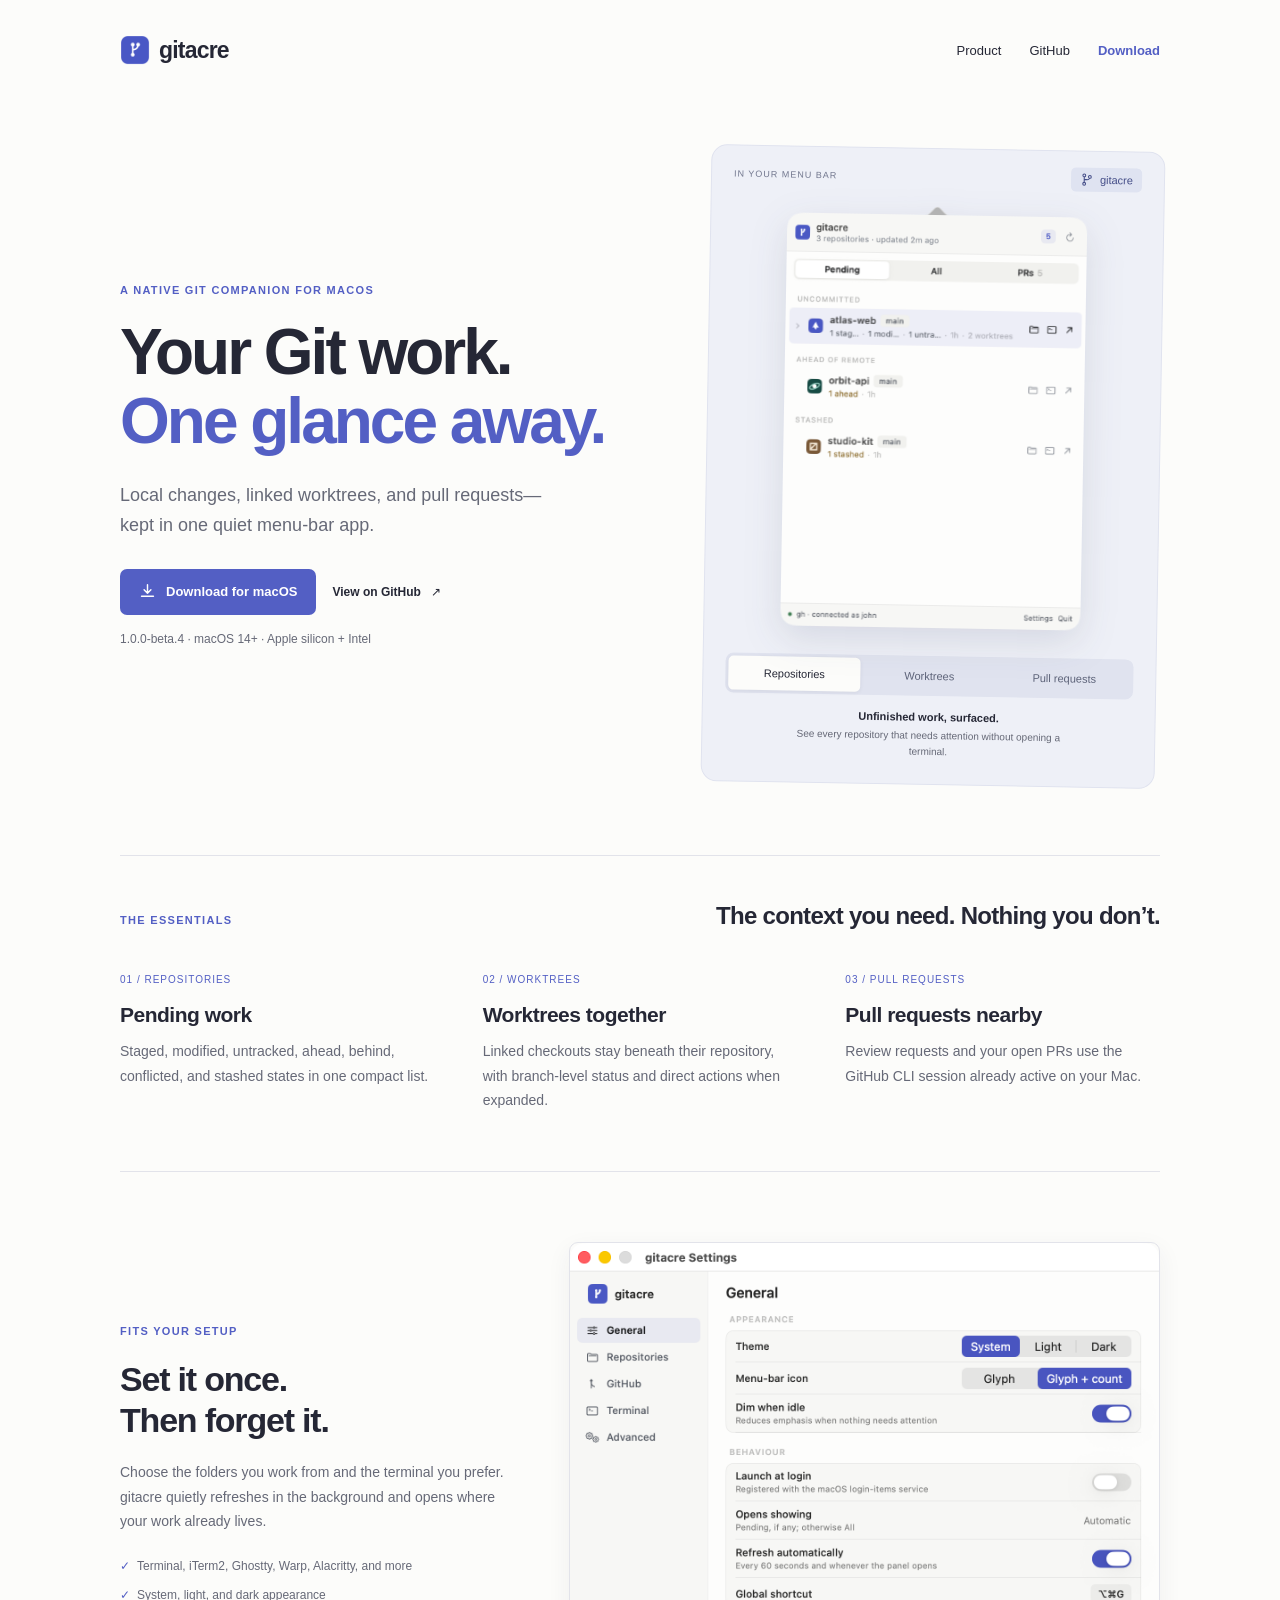
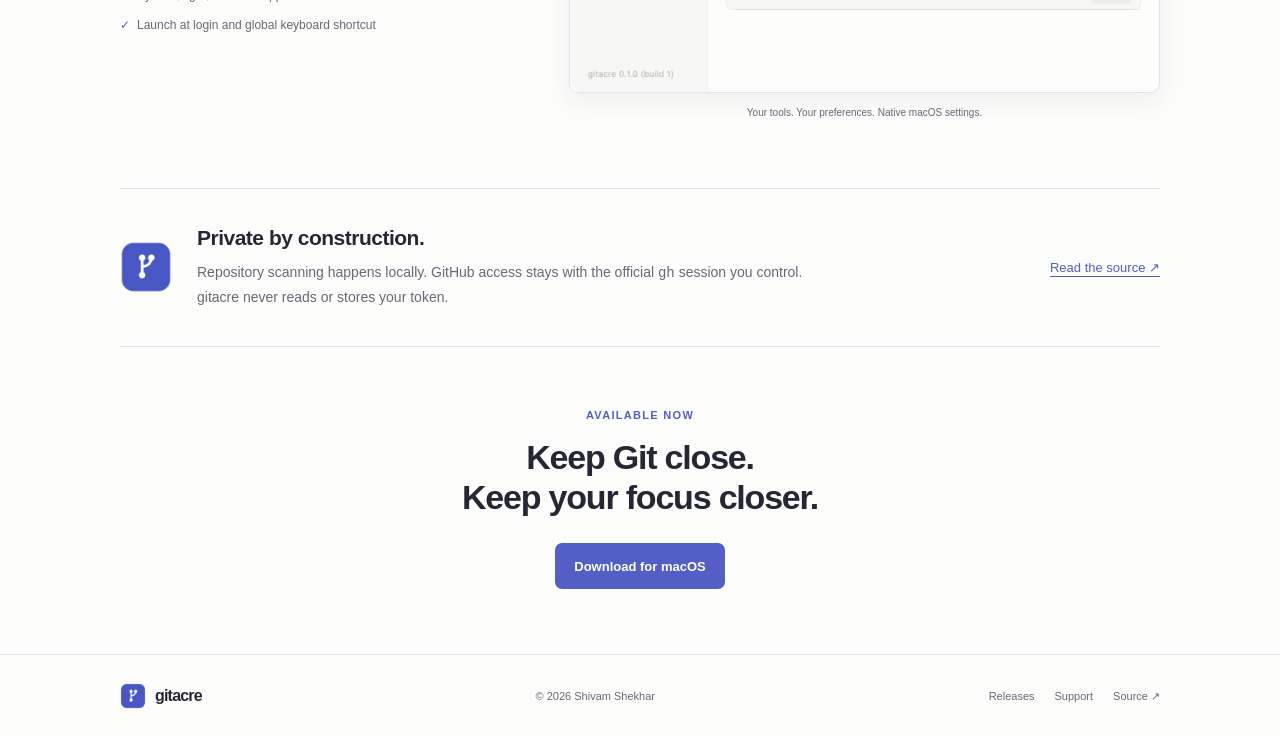
==== commit bf80c294: "Improve website readability and validate release downloads" ====
--- a/website/index.html
+++ b/website/index.html
@@ -12,8 +12,8 @@
   <link rel="icon" href="assets/favicon.svg" type="image/svg+xml">
   <link rel="apple-touch-icon" href="assets/app-icon.png">
   <link rel="manifest" href="site.webmanifest">
-  <link rel="stylesheet" href="styles.css?v=20261018">
-  <script src="script.js?v=20261018" defer></script>
+  <link rel="stylesheet" href="styles.css?v=20261018b">
+  <script type="module" src="script.js?v=20261018b"></script>
 </head>
 <body>
   <a class="skip-link" href="#main">Skip to content</a>
--- a/website/styles.css
+++ b/website/styles.css
@@ -4,6 +4,7 @@
   --ink: #252735;
   --muted: #666977;
   --accent: #535fc4;
+  --accent-hover: #424da9;
   --line: #e2e3ea;
   --wash: #eef0f7;
   font-family: -apple-system, BlinkMacSystemFont, "Segoe UI", sans-serif;
@@ -34,10 +35,10 @@
 .hero-actions { display: flex; flex-wrap: wrap; align-items: center; gap: 16px; }
 .button { display: inline-flex; gap: 10px; align-items: center; justify-content: center; padding: 14px 19px; border-radius: 7px; font-size: 13px; font-weight: 550; min-height: 46px; }
 .button-primary { background: var(--accent); color: white; }
-.button-primary:hover { background: #424da9; color: white; }
+.button-primary:hover { background: var(--accent-hover); color: white; }
 .button svg { width: 17px; fill: none; stroke: currentColor; stroke-width: 1.7; stroke-linecap: round; stroke-linejoin: round; }
 .button-quiet { padding-inline: 0; font-size: 12px; }
-.requirements { font-size: 11px; color: var(--muted); margin: 15px 0 0; line-height: 1.6; }
+.requirements { font-size: 12px; color: var(--muted); margin: 15px 0 0; line-height: 1.6; }
 .product-preview { background: var(--wash); border: 1px solid #e0e3ef; border-radius: 16px; padding: 16px 22px 18px; transform: rotate(1deg); }
 .preview-menubar { display: flex; justify-content: space-between; align-items: center; margin-bottom: 16px; color: #72778e; font-size: 9px; letter-spacing: 1px; }
 .menu-status { display: flex; align-items: center; gap: 6px; padding: 5px 9px; border-radius: 5px; background: #dfe3f1; color: #454e88; letter-spacing: 0; font-size: 11px; }
@@ -69,8 +70,8 @@
 .privacy { display: grid; grid-template-columns: auto 1fr auto; align-items: center; gap: 25px; border-block: 1px solid var(--line); padding-block: 36px; }
 .privacy img { border-radius: 12px; }
 .privacy h2 { font-size: 21px; letter-spacing: -.5px; margin-bottom: 9px; }
-.privacy p { max-width: 650px; font-size: 13px; color: var(--muted); line-height: 1.75; margin: 0; }
-.privacy > a { font-size: 12px; color: var(--accent); white-space: nowrap; }
+.privacy p { max-width: 650px; font-size: 14px; color: var(--muted); line-height: 1.75; margin: 0; }
+.privacy > a { text-decoration: underline; font-size: 13px; color: var(--accent); white-space: nowrap; }
 .closing { padding-block: 62px 65px; text-align: center; }
 .closing .eyebrow { margin-bottom: 16px; }
 .closing h2 { margin-bottom: 25px; }
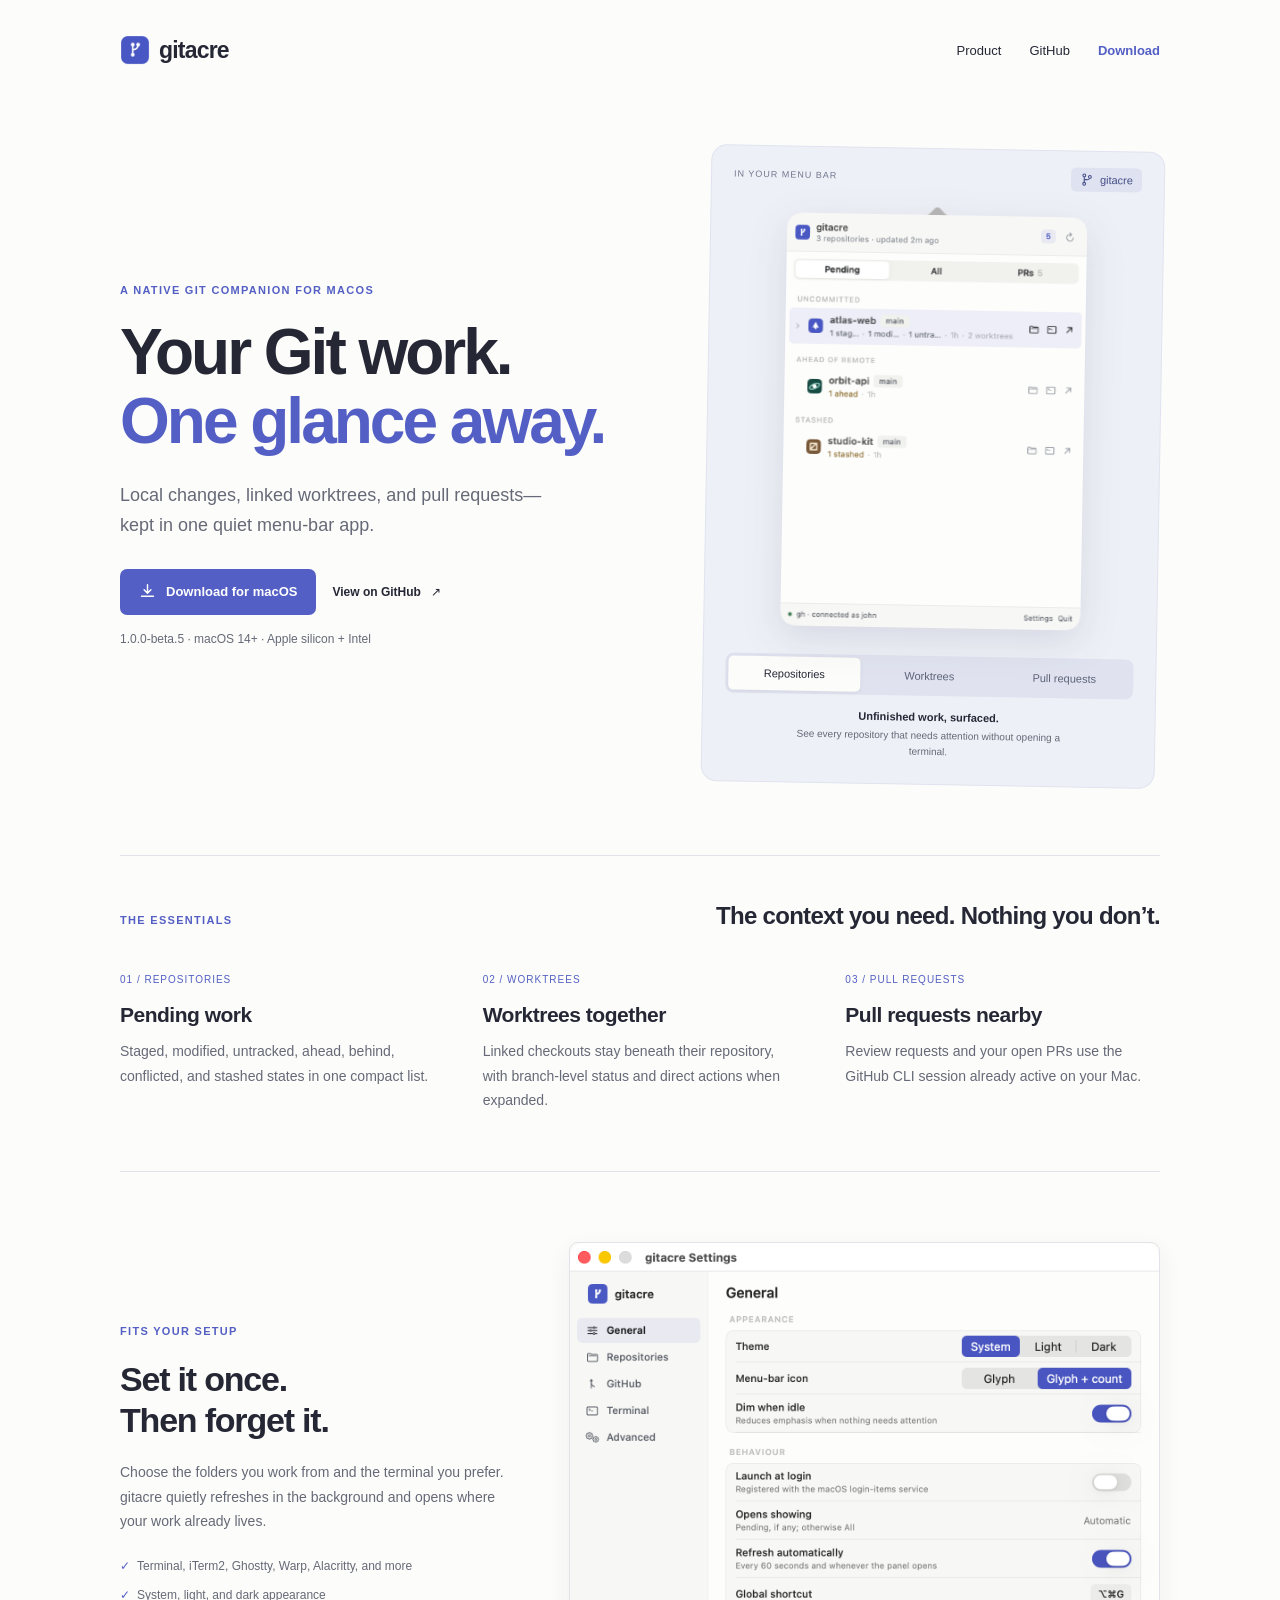
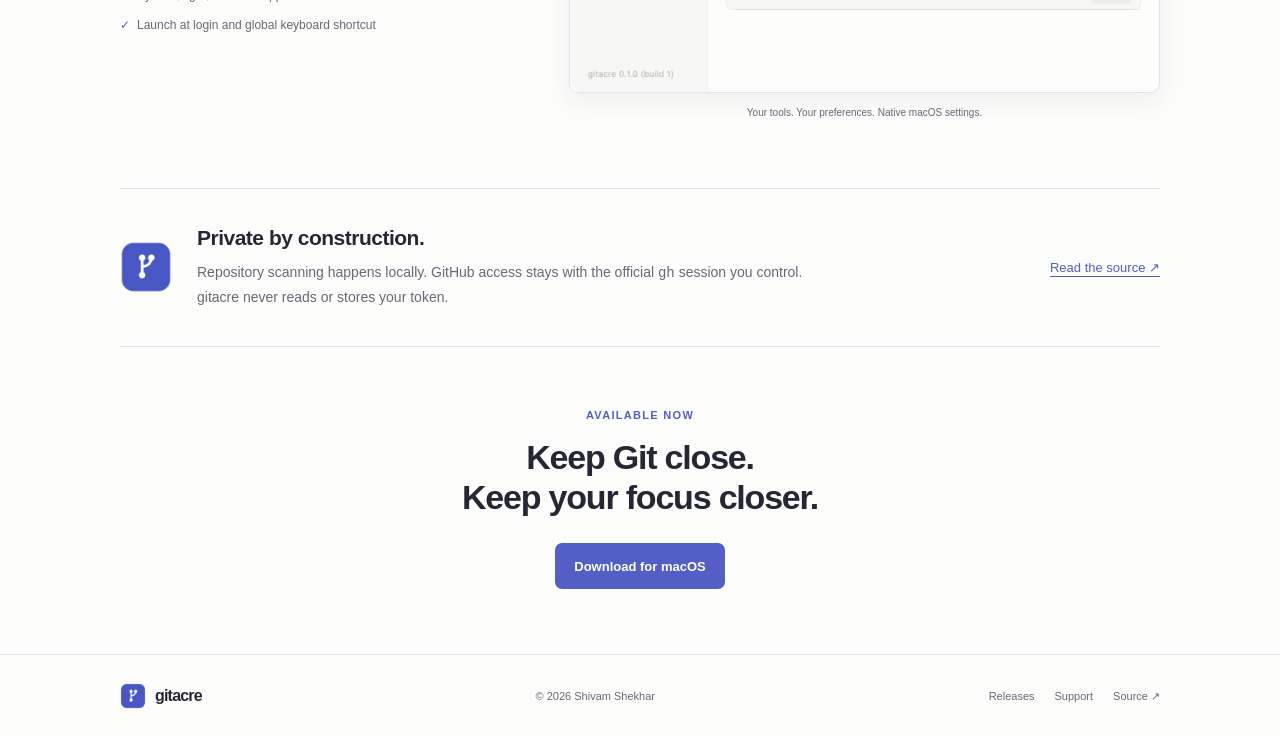
==== commit 21e6feed: "Publish beta.5 update feed and download fallbacks" ====
--- a/website/index.html
+++ b/website/index.html
@@ -8,7 +8,7 @@
   <meta property="og:title" content="gitacre — Your Git work, one glance away">
   <meta property="og:description" content="A native macOS menu-bar app for local changes, worktrees, and pull requests.">
   <meta property="og:type" content="website">
-  <title>gitacre — Your Git work, one glance away</title>
+  <title>gitacre - Your Git work, one glance away</title>
   <link rel="icon" href="assets/favicon.svg" type="image/svg+xml">
   <link rel="apple-touch-icon" href="assets/app-icon.png">
   <link rel="manifest" href="site.webmanifest">
@@ -27,7 +27,7 @@
       <nav class="nav-links" aria-label="Main navigation">
         <a href="#product">Product</a>
         <a href="https://github.com/shivamx96/gitacre">GitHub</a>
-        <a class="nav-download release-link" href="https://github.com/shivamx96/gitacre/releases/download/v1.0.0-beta.4/gitacre-1.0.0-beta.4.dmg">Download</a>
+        <a class="nav-download release-link" href="https://github.com/shivamx96/gitacre/releases/download/v1.0.0-beta.5/gitacre-1.0.0-beta.5.dmg">Download</a>
       </nav>
     </div>
   </header>
@@ -39,13 +39,13 @@
         <h1>Your Git work.<br><span>One glance away.</span></h1>
         <p class="lede">Local changes, linked worktrees, and pull requests—kept in one quiet menu-bar app.</p>
         <div class="hero-actions">
-          <a class="button button-primary release-link" href="https://github.com/shivamx96/gitacre/releases/download/v1.0.0-beta.4/gitacre-1.0.0-beta.4.dmg">
+          <a class="button button-primary release-link" href="https://github.com/shivamx96/gitacre/releases/download/v1.0.0-beta.5/gitacre-1.0.0-beta.5.dmg">
             <svg aria-hidden="true" viewBox="0 0 20 20"><path d="M10 2v10m0 0 4-4m-4 4L6 8M3 15.5h14"/></svg>
             <span>Download for macOS</span>
           </a>
           <a class="button button-quiet" href="https://github.com/shivamx96/gitacre">View on GitHub <span aria-hidden="true">↗</span></a>
         </div>
-        <p class="requirements" id="release-note" aria-live="polite">1.0.0-beta.4 · macOS 14+ · Apple silicon + Intel</p>
+        <p class="requirements" id="release-note" aria-live="polite">1.0.0-beta.5 · macOS 14+ · Apple silicon + Intel</p>
       </div>
 
       <div class="product-preview">
@@ -120,7 +120,7 @@
     <section class="closing shell">
       <p class="eyebrow">Available now</p>
       <h2>Keep Git close.<br>Keep your focus closer.</h2>
-      <a class="button button-primary release-link" href="https://github.com/shivamx96/gitacre/releases/download/v1.0.0-beta.4/gitacre-1.0.0-beta.4.dmg">Download for macOS</a>
+      <a class="button button-primary release-link" href="https://github.com/shivamx96/gitacre/releases/download/v1.0.0-beta.5/gitacre-1.0.0-beta.5.dmg">Download for macOS</a>
     </section>
   </main>
 
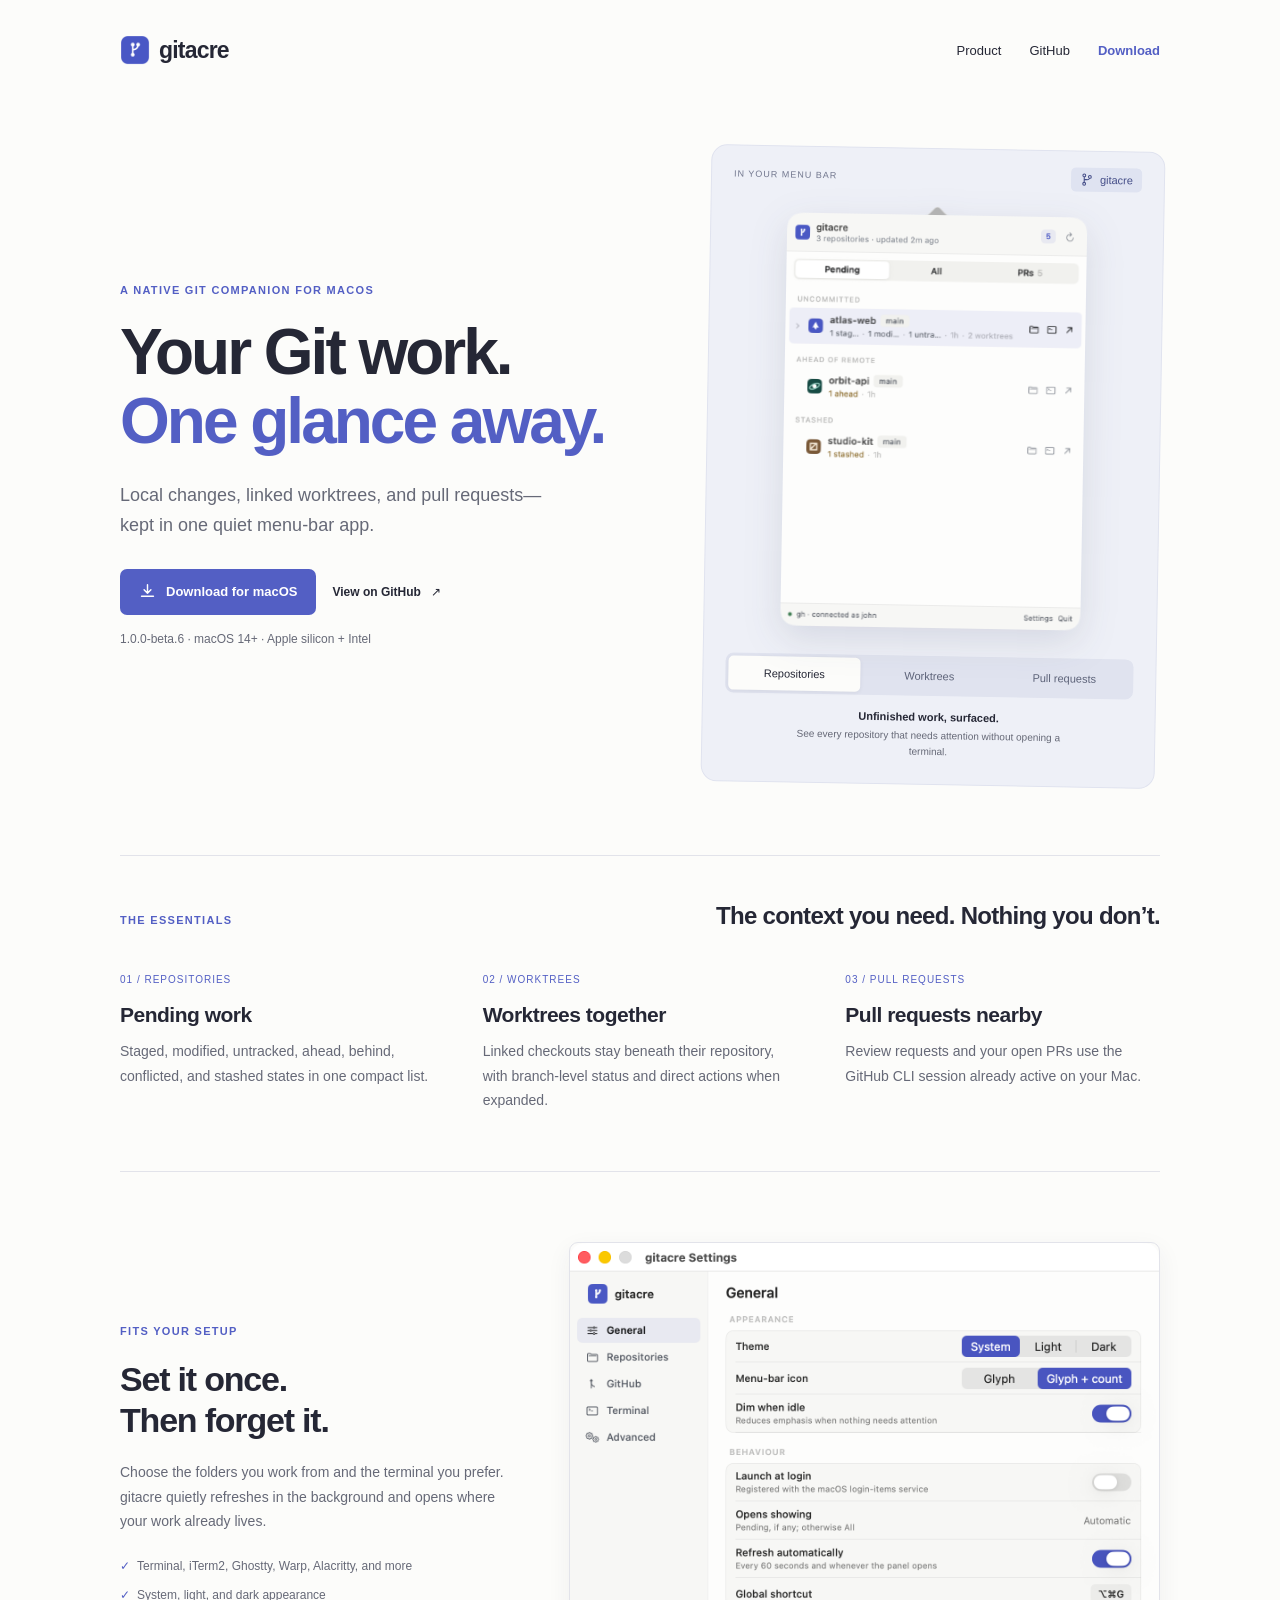
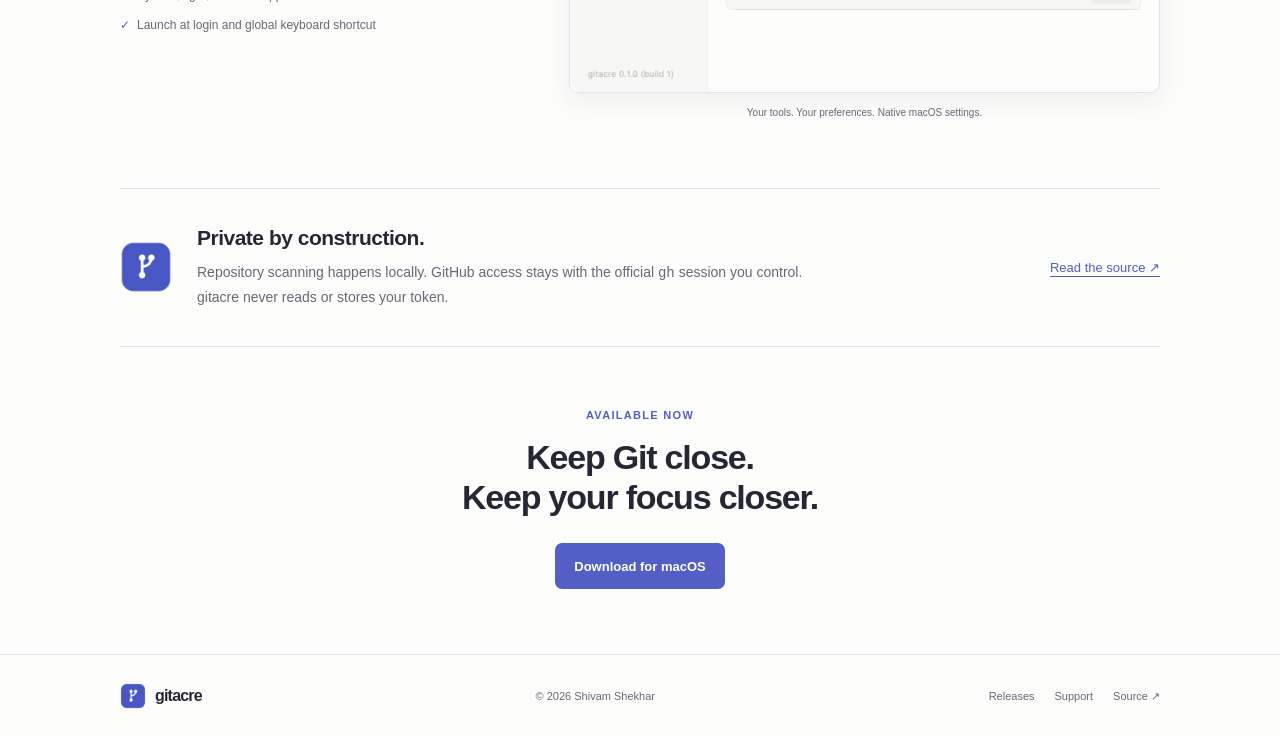
==== commit 9f9331f9: "Publish beta.6 update feed and release notes" ====
--- a/website/index.html
+++ b/website/index.html
@@ -27,7 +27,7 @@
       <nav class="nav-links" aria-label="Main navigation">
         <a href="#product">Product</a>
         <a href="https://github.com/shivamx96/gitacre">GitHub</a>
-        <a class="nav-download release-link" href="https://github.com/shivamx96/gitacre/releases/download/v1.0.0-beta.5/gitacre-1.0.0-beta.5.dmg">Download</a>
+        <a class="nav-download release-link" href="https://github.com/shivamx96/gitacre/releases/download/v1.0.0-beta.6/gitacre-1.0.0-beta.6.dmg">Download</a>
       </nav>
     </div>
   </header>
@@ -39,13 +39,13 @@
         <h1>Your Git work.<br><span>One glance away.</span></h1>
         <p class="lede">Local changes, linked worktrees, and pull requests—kept in one quiet menu-bar app.</p>
         <div class="hero-actions">
-          <a class="button button-primary release-link" href="https://github.com/shivamx96/gitacre/releases/download/v1.0.0-beta.5/gitacre-1.0.0-beta.5.dmg">
+          <a class="button button-primary release-link" href="https://github.com/shivamx96/gitacre/releases/download/v1.0.0-beta.6/gitacre-1.0.0-beta.6.dmg">
             <svg aria-hidden="true" viewBox="0 0 20 20"><path d="M10 2v10m0 0 4-4m-4 4L6 8M3 15.5h14"/></svg>
             <span>Download for macOS</span>
           </a>
           <a class="button button-quiet" href="https://github.com/shivamx96/gitacre">View on GitHub <span aria-hidden="true">↗</span></a>
         </div>
-        <p class="requirements" id="release-note" aria-live="polite">1.0.0-beta.5 · macOS 14+ · Apple silicon + Intel</p>
+        <p class="requirements" id="release-note" aria-live="polite">1.0.0-beta.6 · macOS 14+ · Apple silicon + Intel</p>
       </div>
 
       <div class="product-preview">
@@ -120,7 +120,7 @@
     <section class="closing shell">
       <p class="eyebrow">Available now</p>
       <h2>Keep Git close.<br>Keep your focus closer.</h2>
-      <a class="button button-primary release-link" href="https://github.com/shivamx96/gitacre/releases/download/v1.0.0-beta.5/gitacre-1.0.0-beta.5.dmg">Download for macOS</a>
+      <a class="button button-primary release-link" href="https://github.com/shivamx96/gitacre/releases/download/v1.0.0-beta.6/gitacre-1.0.0-beta.6.dmg">Download for macOS</a>
     </section>
   </main>
 
